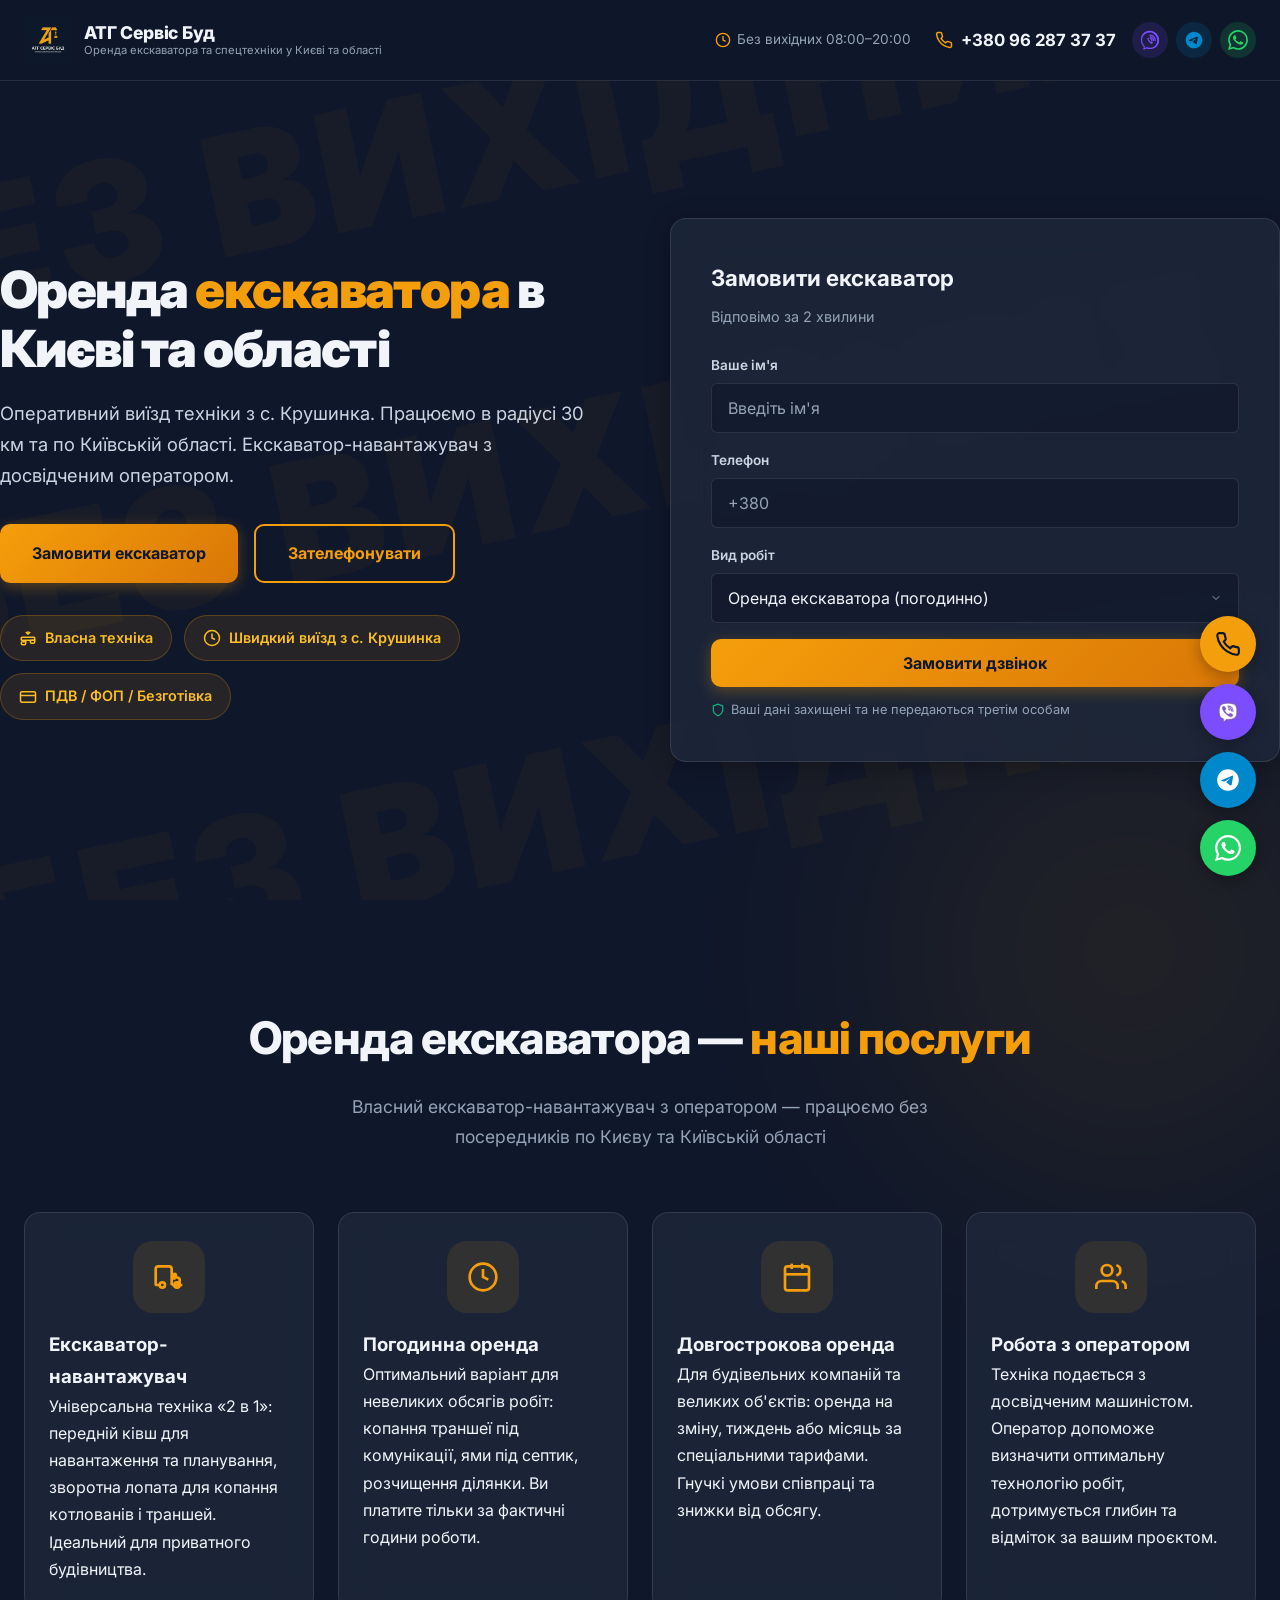
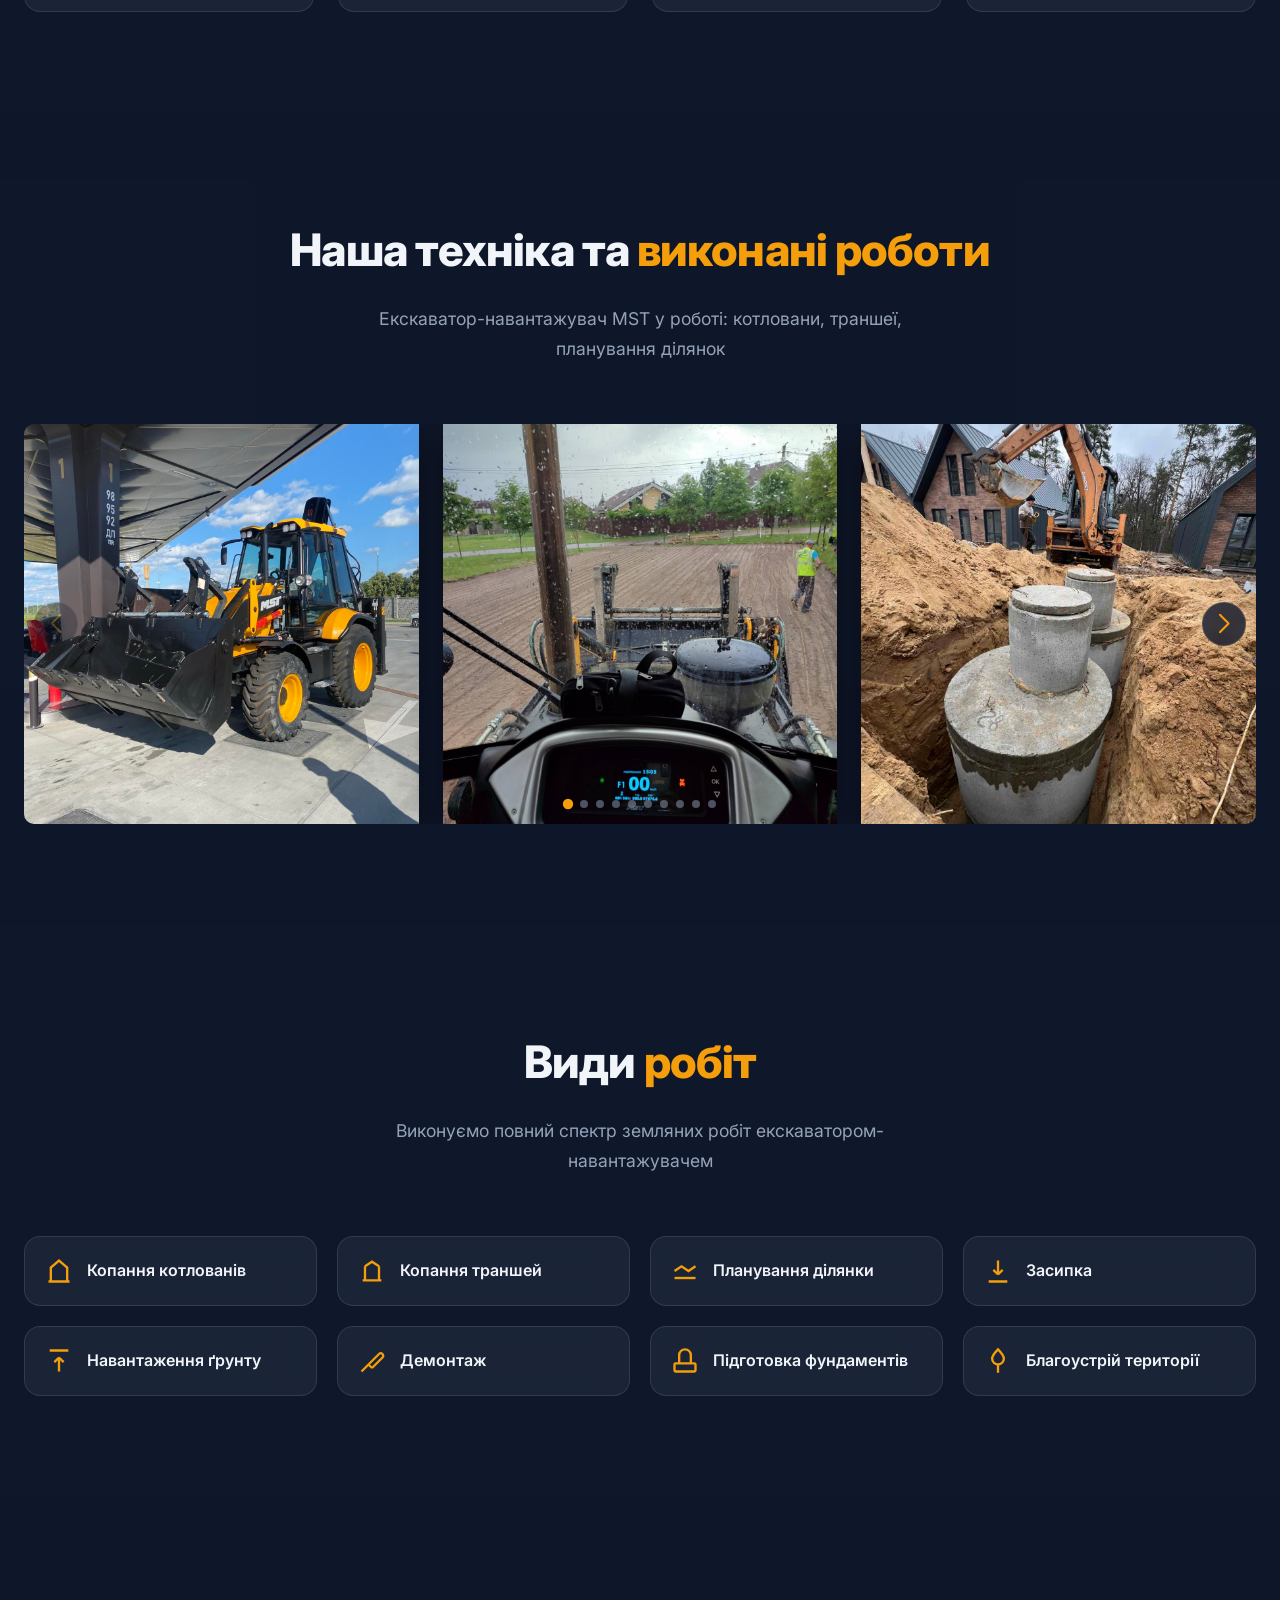
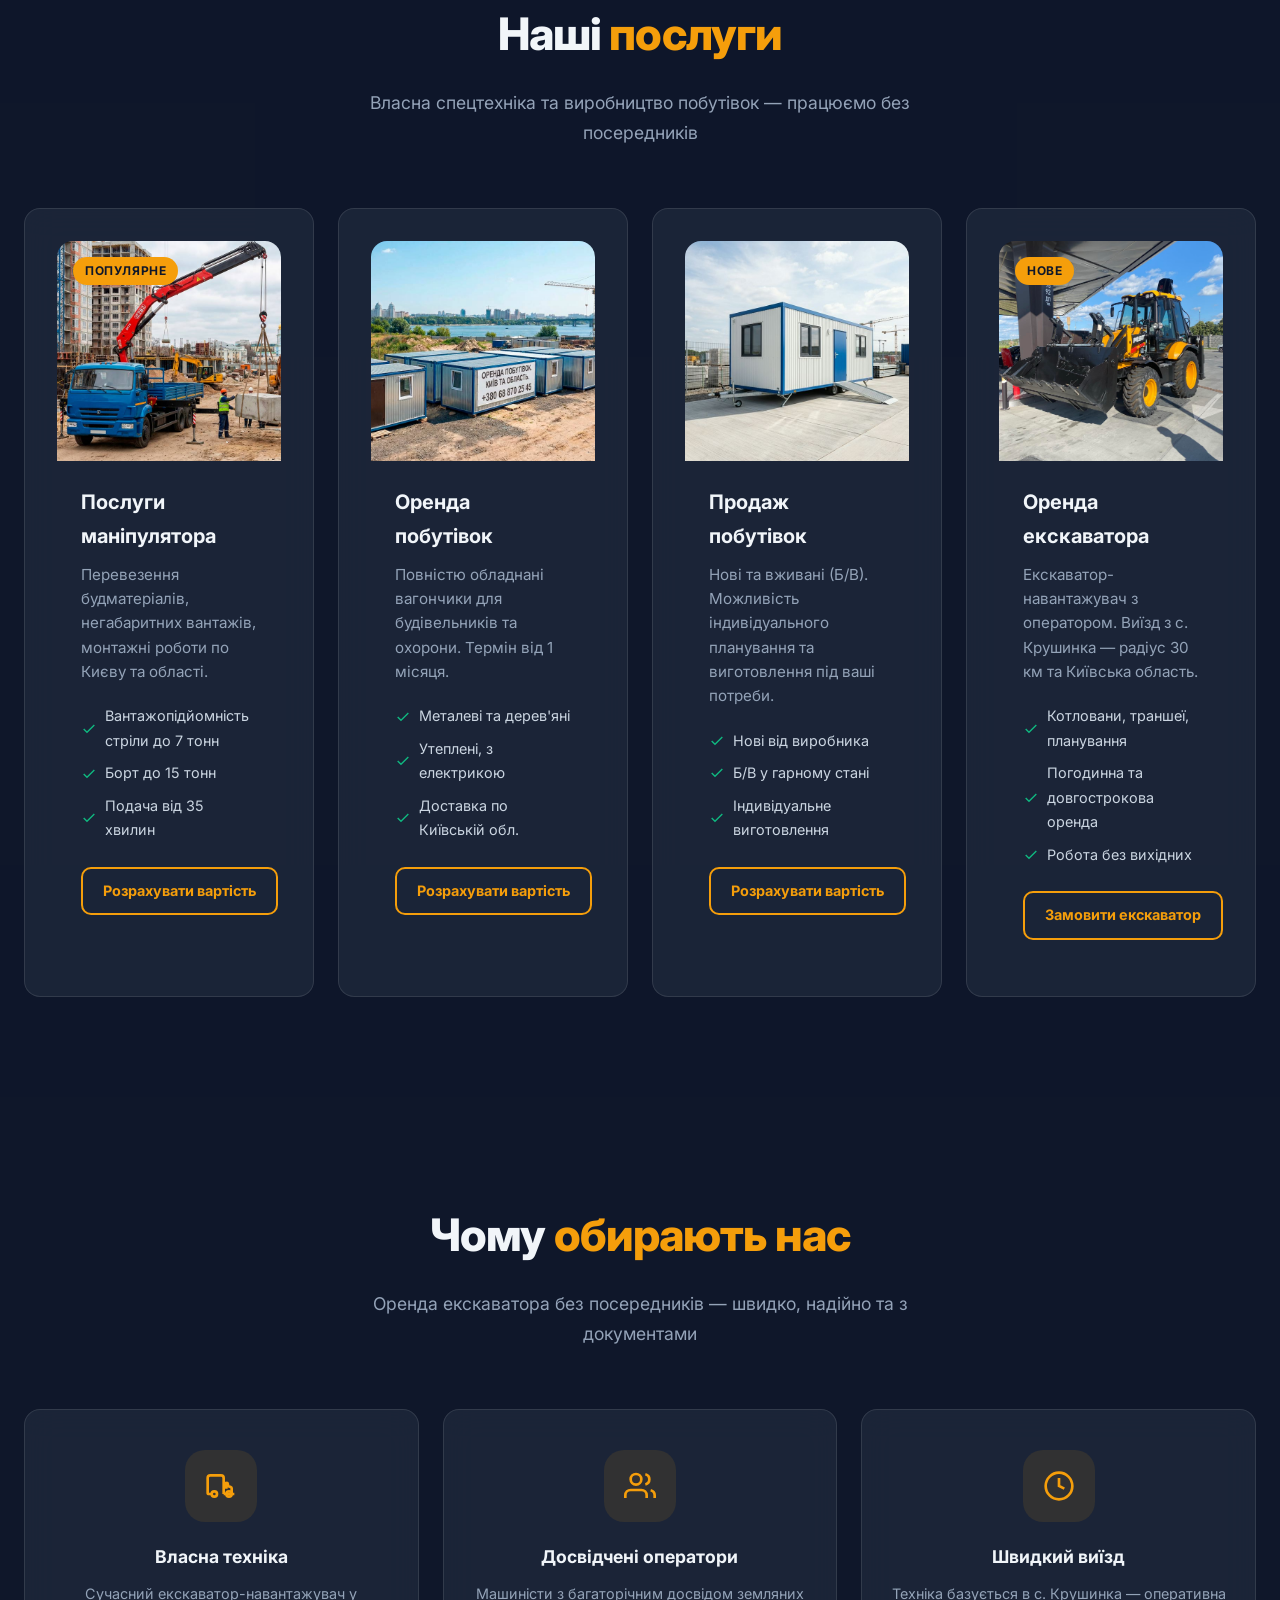
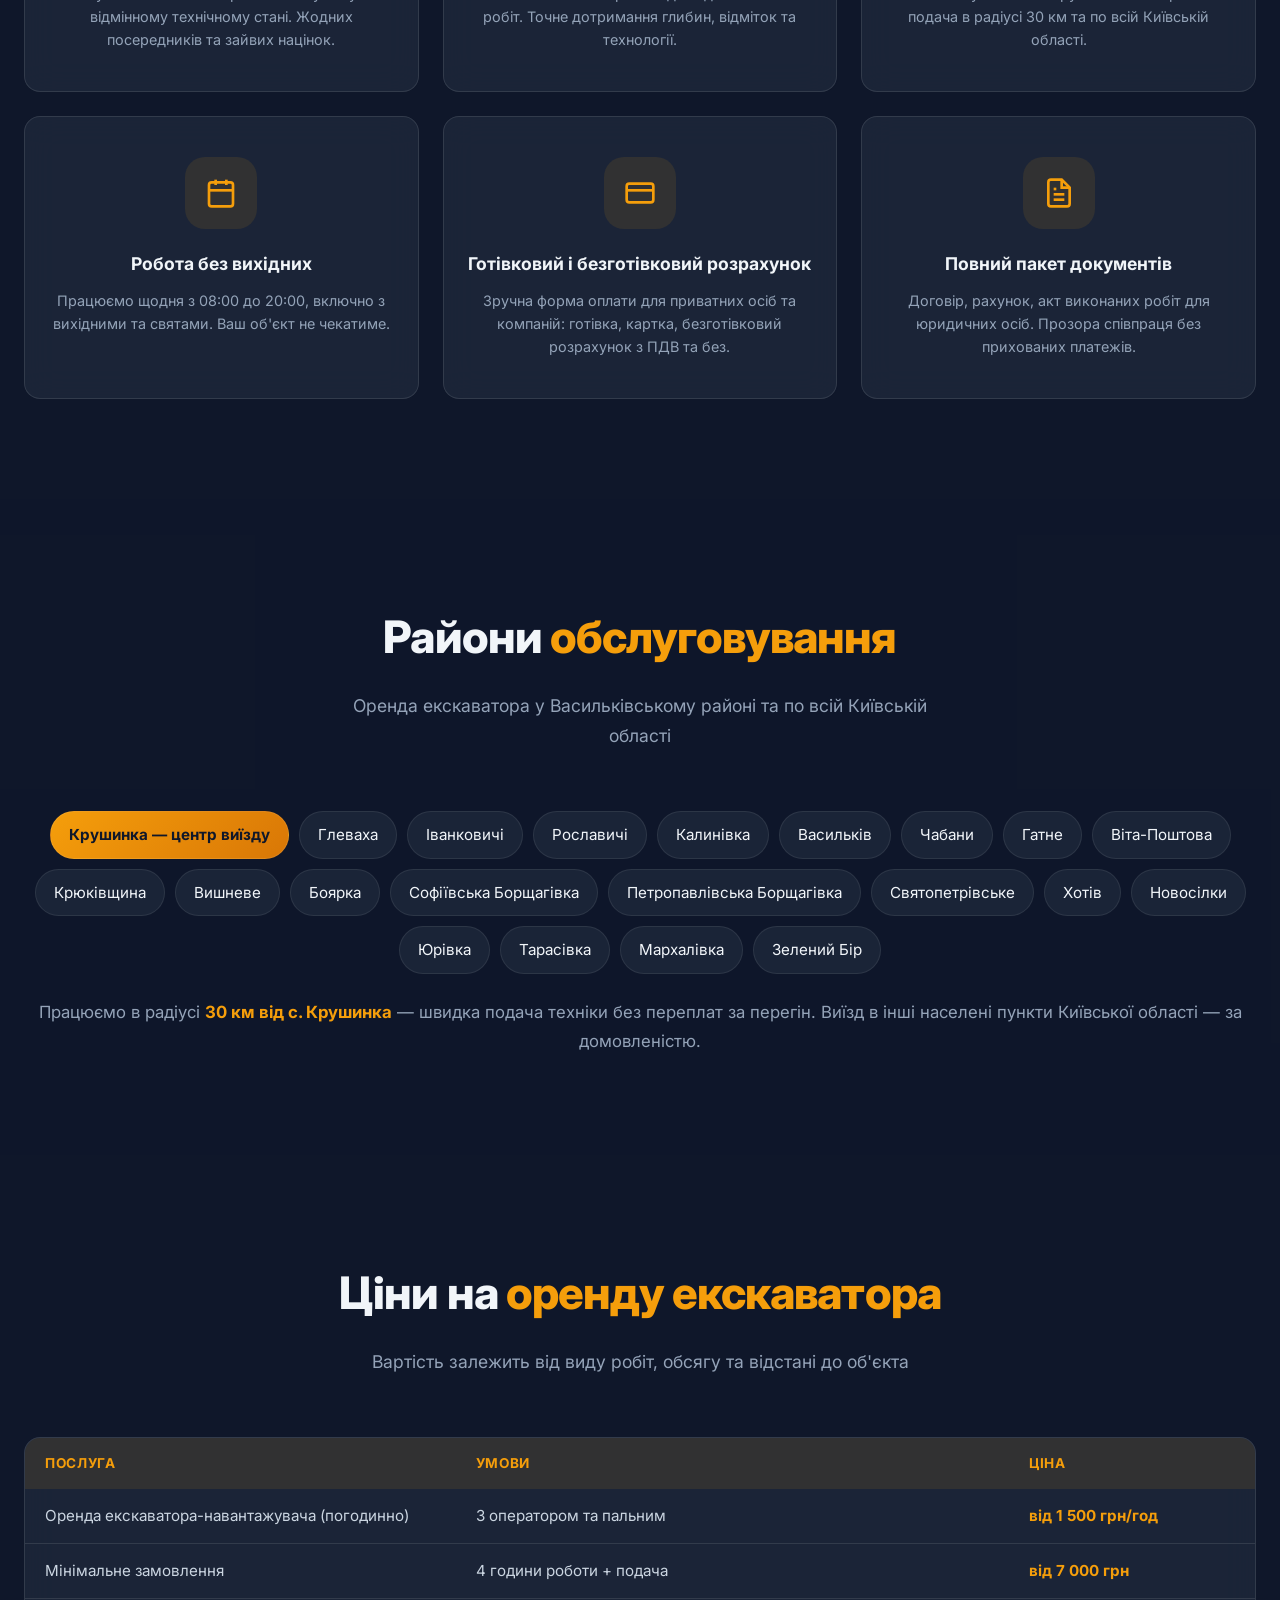
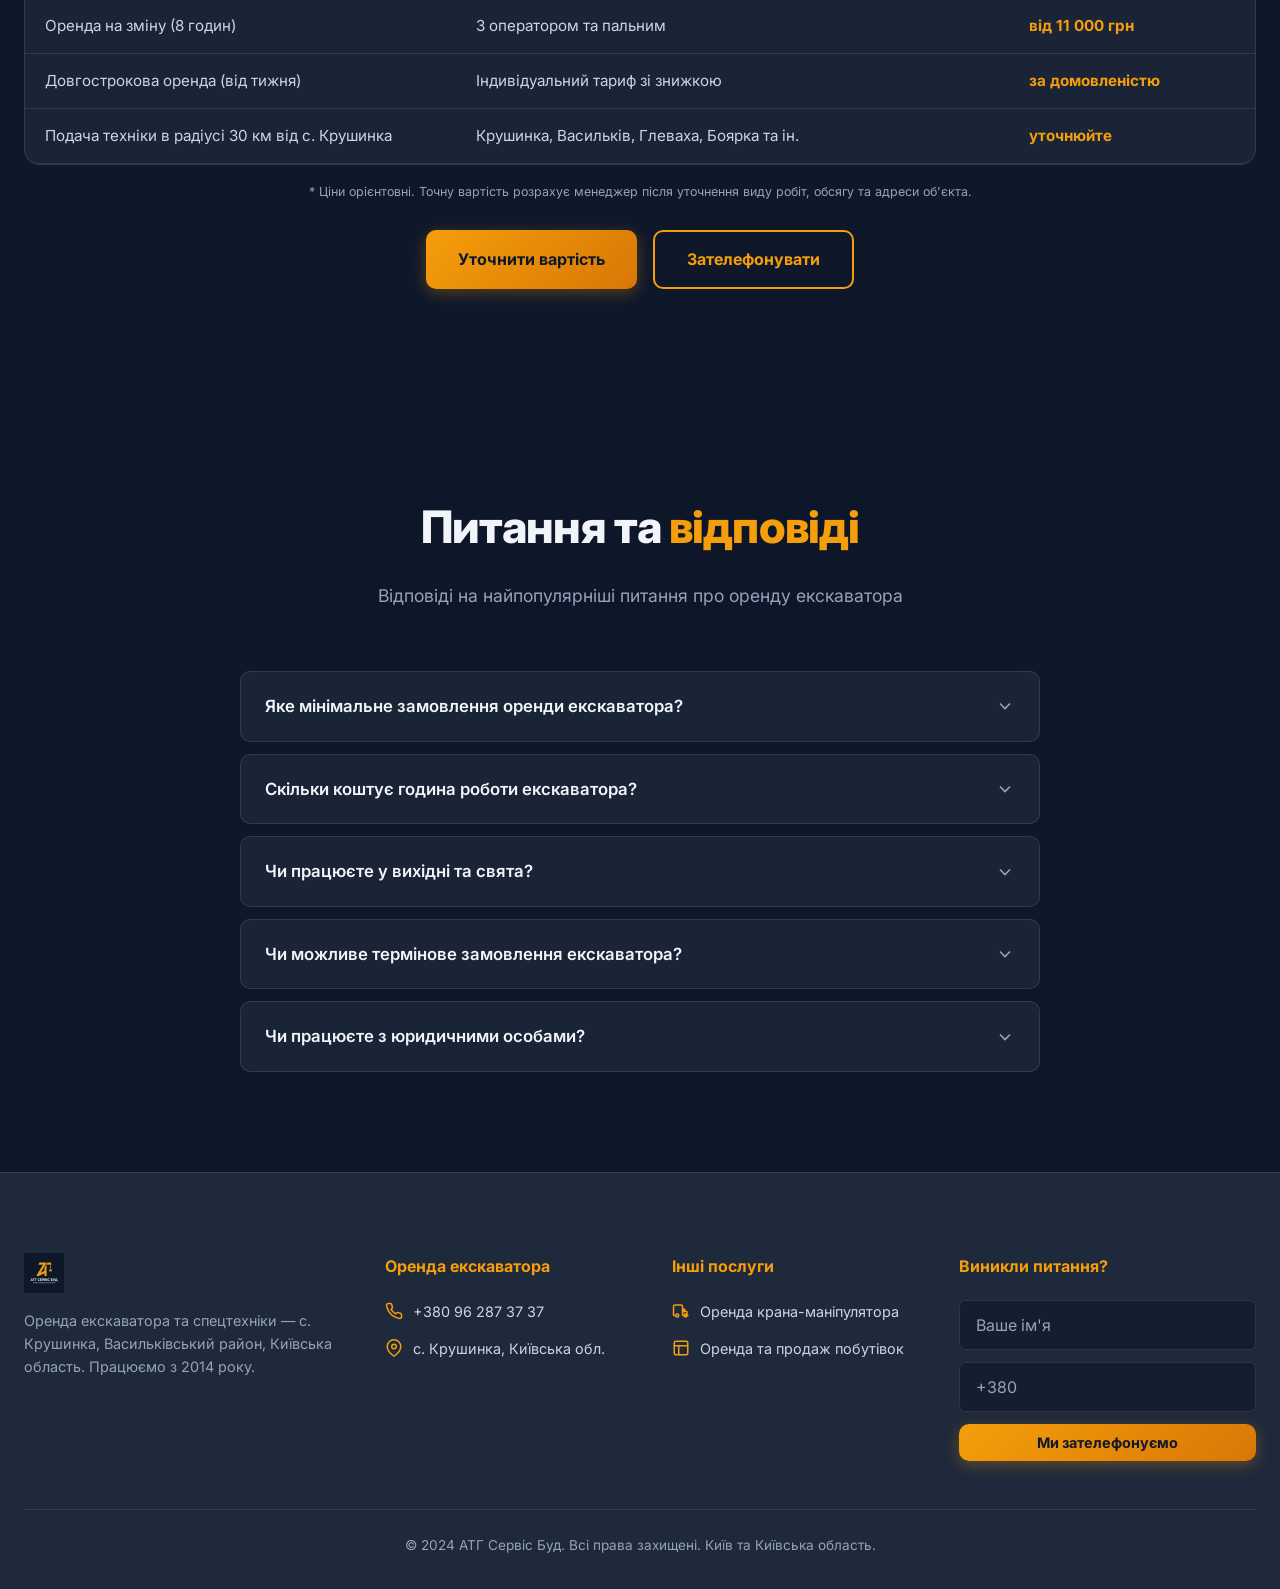
==== orenda-ekskavatora.html @ 349816fe "Додано посадкову сторінку «Оренда екскаватора» + блок послуг на 4 картки - Нова сторінка orenda-eksk" ====
<!DOCTYPE html>
<html lang="uk">

<head>
    <meta charset="UTF-8">
    <script>(function (w, d, s, l, i) {
            w[l] = w[l] || []; w[l].push({
                'gtm.start':
                    new Date().getTime(), event: 'gtm.js'
            }); var f = d.getElementsByTagName(s)[0],
                j = d.createElement(s), dl = l != 'dataLayer' ? '&l=' + l : ''; j.async = true; j.src =
                    'https://www.googletagmanager.com/gtm.js?id=' + i + dl; f.parentNode.insertBefore(j, f);
        })(window, document, 'script', 'dataLayer', 'GTM-NQ57L84B');</script>
    <meta name="viewport" content="width=device-width, initial-scale=1.0">
    <title>Оренда екскаватора в Києві та області — виїзд з с. Крушинка | АТГ Сервіс Буд</title>
    <meta name="description"
        content="Оренда екскаватора-навантажувача з оператором у Києві та Київській області. Оперативний виїзд з с. Крушинка, радіус 30 км: Васильків, Глеваха, Боярка, Вишневе. Котловани, траншеї, планування. Без вихідних!">
    <link rel="canonical" href="https://www.manipulator-kyiv.kiev.ua/orenda-ekskavatora.html">
    <meta property="og:title" content="Оренда екскаватора в Києві та області | АТГ Сервіс Буд">
    <meta property="og:description"
        content="Екскаватор-навантажувач з оператором. Виїзд з с. Крушинка, працюємо в радіусі 30 км та по Київській області. Без вихідних 08:00–20:00.">
    <meta property="og:type" content="website">
    <meta property="og:url" content="https://www.manipulator-kyiv.kiev.ua/orenda-ekskavatora.html">
    <meta property="og:image" content="https://www.manipulator-kyiv.kiev.ua/images/ekskavator-08.jpg">
    <link rel="stylesheet" href="style.css?v=2">
    <link rel="stylesheet" href="https://cdn.jsdelivr.net/npm/swiper@11/swiper-bundle.min.css" />
    <link rel="icon" type="image/png" href="images/logo.png">
    <style>
        .hero-cta {
            display: flex;
            gap: 16px;
            flex-wrap: wrap;
            margin-bottom: 8px;
        }

        .desc-grid {
            display: grid;
            grid-template-columns: repeat(4, 1fr);
            gap: 24px;
        }

        .desc-card {
            padding: 28px 24px;
        }

        .desc-card .advantage-icon {
            margin-bottom: 16px;
        }

        .works-grid {
            display: grid;
            grid-template-columns: repeat(4, 1fr);
            gap: 20px;
        }

        .work-card {
            display: flex;
            align-items: center;
            gap: 14px;
            padding: 20px;
        }

        .work-card svg {
            width: 28px;
            height: 28px;
            flex-shrink: 0;
            color: var(--primary);
        }

        .work-card h3 {
            font-size: 1rem;
            font-weight: 600;
            margin: 0;
        }

        .adv-grid-3 {
            display: grid;
            grid-template-columns: repeat(3, 1fr);
            gap: 24px;
        }

        .districts-wrap {
            display: flex;
            flex-wrap: wrap;
            gap: 10px;
            justify-content: center;
            margin-bottom: 24px;
        }

        .district-chip {
            padding: 10px 18px;
            border-radius: 30px;
            background: var(--bg-card-glass);
            border: 1px solid rgba(255, 255, 255, 0.08);
            font-size: 0.95rem;
            color: var(--text-primary);
        }

        .district-chip.center {
            background: linear-gradient(135deg, var(--primary), var(--primary-dark));
            color: #0F172A;
            font-weight: 700;
        }

        .districts-note {
            text-align: center;
            color: var(--text-muted);
            font-size: 1.05rem;
        }

        .districts-note strong {
            color: var(--primary);
        }

        .price-cta {
            display: flex;
            gap: 16px;
            flex-wrap: wrap;
            justify-content: center;
            margin-top: 28px;
        }

        @media (max-width: 1024px) {

            .desc-grid,
            .works-grid {
                grid-template-columns: repeat(2, 1fr);
            }

            .adv-grid-3 {
                grid-template-columns: repeat(2, 1fr);
            }
        }

        @media (max-width: 640px) {

            .desc-grid,
            .works-grid,
            .adv-grid-3 {
                grid-template-columns: 1fr;
            }
        }
    </style>
</head>

<body data-lead-goal="Оренда екскаватора"><noscript><iframe src="https://www.googletagmanager.com/ns.html?id=GTM-NQ57L84B" height="0" width="0"
            style="display:none;visibility:hidden"></iframe></noscript>

    <!-- HEADER -->
    <header class="header" id="header">
        <div class="container header-inner">
            <a href="index.html" class="header-logo">
                <img src="images/logo.png" alt="АТГ Сервіс Буд">
                <div class="header-logo-text">
                    <span class="header-logo-name">АТГ Сервіс Буд</span>
                    <span class="header-logo-desc">Оренда екскаватора та спецтехніки у Києві та області</span>
                </div>
            </a>
            <div class="header-info">
                <div class="header-schedule">
                    <svg viewBox="0 0 24 24" fill="none" stroke="currentColor" stroke-width="2">
                        <circle cx="12" cy="12" r="10" />
                        <polyline points="12 6 12 12 16 14" />
                    </svg>
                    <span>Без вихідних 08:00–20:00</span>
                </div>
                <div class="header-contacts">
                    <a href="tel:+380962873737" class="header-phone">
                        <svg viewBox="0 0 24 24" fill="none" stroke="currentColor" stroke-width="2">
                            <path
                                d="M22 16.92v3a2 2 0 01-2.18 2 19.79 19.79 0 01-8.63-3.07 19.5 19.5 0 01-6-6A19.79 19.79 0 012.12 4.18 2 2 0 014.11 2h3a2 2 0 012 1.72c.127.96.361 1.903.7 2.81a2 2 0 01-.45 2.11L8.09 9.91a16 16 0 006 6l1.27-1.27a2 2 0 012.11-.45c.907.339 1.85.573 2.81.7A2 2 0 0122 16.92z" />
                        </svg>
                        +380 96 287 37 37
                    </a>
                    <div class="header-messengers">
                        <a href="viber://chat?number=%2B380962873737" class="messenger-icon viber" title="Viber">
                            <svg viewBox="0 0 24 24" fill="currentColor">
                                <path
                                    d="M12.031 1.003c-4.474-.024-8.478 2.163-10.158 6.273-1.066 2.607-1.02 5.593-.112 8.25.605 1.762 1.56 3.335 2.748 4.664l-.556 3.012c-.072.39.33.687.686.505l2.905-1.487a15.98 15.98 0 004.456.638c4.474.024 8.478-2.163 10.158-6.273 1.066-2.607 1.02-5.593.112-8.25C21.097 4.73 16.955 1.03 12.031 1.003zM12 3.003c3.8.022 7.16 3.127 8.136 6.197.763 2.238.8 4.727-.112 6.96-1.353 3.31-4.69 5.136-8.18 5.115a13.94 13.94 0 01-3.654-.49l-.552-.152-.487.25-1.612.824.32-1.73-.288-.414c-1.1-1.2-1.97-2.63-2.504-4.18-.766-2.238-.8-4.727.112-6.96C4.532 5.112 7.87 2.98 12 3.003zm-.1 2.5a.75.75 0 000 1.5c2.903 0 5.596 2.243 5.596 5.497a.75.75 0 001.5 0c0-4.136-3.393-6.997-7.096-6.997zm.243 1.859a.75.75 0 00-.035 1.5c1.727.04 3.392 1.487 3.392 3.638a.75.75 0 001.5 0c0-2.95-2.335-5.09-4.857-5.138zm.09 1.893a.75.75 0 00-.23 1.47c.69.217 1.497.95 1.497 2.275a.75.75 0 001.5 0c0-2.016-1.303-3.2-2.592-3.696a.75.75 0 00-.175-.05zM10.5 9c-.585 0-.893.25-1.19.54-.306.298-.517.71-.517.71a.5.5 0 00-.027.294c.26 1.21.88 2.423 1.753 3.54.973 1.242 2.07 2.055 3.242 2.59a.5.5 0 00.37.016s.444-.18.768-.47c.34-.303.601-.62.601-1.22 0-.552-.448-1-.998-1-.14 0-.393.072-.674.166-.28.094-.612.094-.856-.078l-.043-.028a8.926 8.926 0 01-1.662-1.47 8.88 8.88 0 01-.808-1.088l-.063-.1c-.167-.283-.14-.592-.032-.83.107-.24.234-.49.234-.622 0-.55-.448-1-.998-1-.04 0-.068-.004-.1 0z" />
                            </svg>
                        </a>
                        <a href="https://t.me/+380962873737" class="messenger-icon telegram" title="Telegram">
                            <svg viewBox="0 0 24 24" fill="currentColor">
                                <path
                                    d="M12 2C6.48 2 2 6.48 2 12s4.48 10 10 10 10-4.48 10-10S17.52 2 12 2zm4.64 6.8c-.15 1.58-.8 5.42-1.13 7.19-.14.75-.42 1-.68 1.03-.58.05-1.02-.38-1.58-.75-.88-.58-1.38-.94-2.23-1.5-.99-.65-.35-1.01.22-1.59.15-.15 2.71-2.48 2.76-2.69a.2.2 0 00-.05-.18c-.06-.05-.14-.03-.21-.02-.09.02-1.49.95-4.22 2.79-.4.27-.76.41-1.08.4-.36-.01-1.04-.2-1.55-.37-.63-.2-1.12-.31-1.08-.66.02-.18.27-.36.74-.55 2.92-1.27 4.86-2.11 5.83-2.51 2.78-1.16 3.35-1.36 3.73-1.36.08 0 .27.02.39.12.1.08.13.19.14.27-.01.06.01.24 0 .38z" />
                            </svg>
                        </a>
                        <a href="https://wa.me/380962873737" class="messenger-icon whatsapp" title="WhatsApp">
                            <svg viewBox="0 0 24 24" fill="currentColor">
                                <path
                                    d="M17.472 14.382c-.297-.149-1.758-.867-2.03-.967-.273-.099-.471-.148-.67.15-.197.297-.767.966-.94 1.164-.173.199-.347.223-.644.075-.297-.15-1.255-.463-2.39-1.475-.883-.788-1.48-1.761-1.653-2.059-.173-.297-.018-.458.13-.606.134-.133.298-.347.446-.52.149-.174.198-.298.298-.497.099-.198.05-.371-.025-.52-.075-.149-.669-1.612-.916-2.207-.242-.579-.487-.5-.669-.51-.173-.008-.371-.01-.57-.01-.198 0-.52.074-.792.372-.272.297-1.04 1.016-1.04 2.479 0 1.462 1.065 2.875 1.213 3.074.149.198 2.096 3.2 5.077 4.487.709.306 1.262.489 1.694.625.712.227 1.36.195 1.871.118.571-.085 1.758-.719 2.006-1.413.248-.694.248-1.289.173-1.413-.074-.124-.272-.198-.57-.347m-5.421 7.403h-.004a9.87 9.87 0 01-5.031-1.378l-.361-.214-3.741.982.998-3.648-.235-.374a9.86 9.86 0 01-1.51-5.26c.001-5.45 4.436-9.884 9.888-9.884 2.64 0 5.122 1.03 6.988 2.898a9.825 9.825 0 012.893 6.994c-.003 5.45-4.437 9.884-9.885 9.884m8.413-18.297A11.815 11.815 0 0012.05 0C5.495 0 .16 5.335.157 11.892c0 2.096.547 4.142 1.588 5.945L.057 24l6.305-1.654a11.882 11.882 0 005.683 1.448h.005c6.554 0 11.89-5.335 11.893-11.893a11.821 11.821 0 00-3.48-8.413z" />
                            </svg>
                        </a>
                    </div>
                </div>
            </div>
            <button class="mobile-menu-btn" id="mobileMenuBtn" aria-label="Меню">
                <span></span><span></span><span></span>
            </button>
        </div>
    </header>

    <!-- HERO -->
    <section class="hero" id="hero">
        <div class="hero-bg">
            <div class="hero-marquee-wrap">
                <div class="hero-marquee-track">
                    <span>БЕЗ ВИХІДНИХ З 08:00–20:00</span>
                    <span>БЕЗ ВИХІДНИХ З 08:00–20:00</span>
                    <span>БЕЗ ВИХІДНИХ З 08:00–20:00</span>
                    <span>БЕЗ ВИХІДНИХ З 08:00–20:00</span>
                    <span>БЕЗ ВИХІДНИХ З 08:00–20:00</span>
                    <span>БЕЗ ВИХІДНИХ З 08:00–20:00</span>
                    <span>БЕЗ ВИХІДНИХ З 08:00–20:00</span>
                    <span>БЕЗ ВИХІДНИХ З 08:00–20:00</span>
                </div>
                <div class="hero-marquee-track hero-marquee-track-2">
                    <span>БЕЗ ВИХІДНИХ З 08:00–20:00</span>
                    <span>БЕЗ ВИХІДНИХ З 08:00–20:00</span>
                    <span>БЕЗ ВИХІДНИХ З 08:00–20:00</span>
                    <span>БЕЗ ВИХІДНИХ З 08:00–20:00</span>
                    <span>БЕЗ ВИХІДНИХ З 08:00–20:00</span>
                    <span>БЕЗ ВИХІДНИХ З 08:00–20:00</span>
                    <span>БЕЗ ВИХІДНИХ З 08:00–20:00</span>
                    <span>БЕЗ ВИХІДНИХ З 08:00–20:00</span>
                </div>
                <div class="hero-marquee-track hero-marquee-track-3">
                    <span>БЕЗ ВИХІДНИХ З 08:00–20:00</span>
                    <span>БЕЗ ВИХІДНИХ З 08:00–20:00</span>
                    <span>БЕЗ ВИХІДНИХ З 08:00–20:00</span>
                    <span>БЕЗ ВИХІДНИХ З 08:00–20:00</span>
                    <span>БЕЗ ВИХІДНИХ З 08:00–20:00</span>
                    <span>БЕЗ ВИХІДНИХ З 08:00–20:00</span>
                    <span>БЕЗ ВИХІДНИХ З 08:00–20:00</span>
                    <span>БЕЗ ВИХІДНИХ З 08:00–20:00</span>
                </div>
            </div>
        </div>
        <div class="container hero-content">
            <div class="hero-text">
                <h1>Оренда <span>екскаватора</span> в Києві та області</h1>
                <p class="hero-subtitle">Оперативний виїзд техніки з с. Крушинка. Працюємо в радіусі 30 км та по
                    Київській області. Екскаватор-навантажувач з досвідченим оператором.</p>
                <div class="hero-cta">
                    <a href="#heroForm" class="btn btn-primary btn-pulse">Замовити екскаватор</a>
                    <a href="tel:+380962873737" class="btn btn-outline">Зателефонувати</a>
                </div>
                <div class="hero-badges">
                    <div class="hero-badge">
                        <svg viewBox="0 0 24 24" fill="none" stroke="currentColor" stroke-width="2">
                            <path
                                d="M9 17H5a2 2 0 00-2 2 2 2 0 002 2h2a2 2 0 002-2zm12-2h-4a2 2 0 00-2 2 2 2 0 002 2h2a2 2 0 002-2zM12 7V3m0 4l-3-3m3 3l3-3" />
                            <rect x="3" y="11" width="18" height="4" rx="1" />
                        </svg>
                        Власна техніка
                    </div>
                    <div class="hero-badge">
                        <svg viewBox="0 0 24 24" fill="none" stroke="currentColor" stroke-width="2">
                            <circle cx="12" cy="12" r="10" />
                            <polyline points="12 6 12 12 16 14" />
                        </svg>
                        Швидкий виїзд з с. Крушинка
                    </div>
                    <div class="hero-badge">
                        <svg viewBox="0 0 24 24" fill="none" stroke="currentColor" stroke-width="2">
                            <rect x="2" y="5" width="20" height="14" rx="2" />
                            <line x1="2" y1="10" x2="22" y2="10" />
                        </svg>
                        ПДВ / ФОП / Безготівка
                    </div>
                </div>
            </div>
            <div class="hero-form-card" id="heroForm">
                <h3 class="hero-form-title">Замовити екскаватор</h3>
                <p class="hero-form-subtitle">Відповімо за 2 хвилини</p>
                <form id="heroFormSubmit">
                    <div class="form-group">
                        <label for="heroName">Ваше ім'я</label>
                        <input type="text" id="heroName" class="form-input" placeholder="Введіть ім'я" required>
                    </div>
                    <div class="form-group">
                        <label for="heroPhone">Телефон</label>
                        <input type="tel" id="heroPhone" class="form-input" placeholder="+380" required>
                    </div>
                    <div class="form-group">
                        <label for="heroService">Вид робіт</label>
                        <select id="heroService" class="form-select">
                            <option value="hourly">Оренда екскаватора (погодинно)</option>
                            <option value="kotlovan">Копання котловану</option>
                            <option value="transheya">Копання траншеї</option>
                            <option value="planuvannya">Планування ділянки</option>
                            <option value="longterm">Довгострокова оренда</option>
                            <option value="other">Інші земельні роботи</option>
                        </select>
                    </div>
                    <button type="submit" class="btn btn-primary btn-pulse" style="width:100%">Замовити дзвінок</button>
                    <div class="form-trust">
                        <svg viewBox="0 0 24 24" fill="none" stroke="currentColor" stroke-width="2">
                            <path d="M12 22s8-4 8-10V5l-8-3-8 3v7c0 6 8 10 8 10z" />
                        </svg>
                        Ваші дані захищені та не передаються третім особам
                    </div>
                </form>
            </div>
        </div>
    </section>

    <!-- SERVICE DESCRIPTION -->
    <section class="section" id="services">
        <div class="bg-accent bg-accent-1"></div>
        <div class="container">
            <h2 class="section-title">Оренда екскаватора — <span>наші послуги</span></h2>
            <p class="section-subtitle">Власний екскаватор-навантажувач з оператором — працюємо без посередників по
                Києву та Київській області</p>
            <div class="desc-grid">
                <div class="glass-card desc-card">
                    <div class="advantage-icon">
                        <svg viewBox="0 0 24 24" fill="none" stroke="currentColor" stroke-width="2">
                            <path
                                d="M14 18V6a2 2 0 00-2-2H4a2 2 0 00-2 2v11a1 1 0 001 1h2m10 0h4a1 1 0 001-1v-3.28a1 1 0 00-.684-.948l-3-1A1 1 0 0016 9.72V14m-2 4h2m4 0h2" />
                            <circle cx="7" cy="18" r="2" />
                            <circle cx="18" cy="18" r="2" />
                        </svg>
                    </div>
                    <h3>Екскаватор-навантажувач</h3>
                    <p>Універсальна техніка «2 в 1»: передній ківш для навантаження та планування, зворотна лопата для
                        копання котлованів і траншей. Ідеальний для приватного будівництва.</p>
                </div>
                <div class="glass-card desc-card">
                    <div class="advantage-icon">
                        <svg viewBox="0 0 24 24" fill="none" stroke="currentColor" stroke-width="2">
                            <circle cx="12" cy="12" r="10" />
                            <polyline points="12 6 12 12 16 14" />
                        </svg>
                    </div>
                    <h3>Погодинна оренда</h3>
                    <p>Оптимальний варіант для невеликих обсягів робіт: копання траншеї під комунікації, ями під септик,
                        розчищення ділянки. Ви платите тільки за фактичні години роботи.</p>
                </div>
                <div class="glass-card desc-card">
                    <div class="advantage-icon">
                        <svg viewBox="0 0 24 24" fill="none" stroke="currentColor" stroke-width="2">
                            <rect x="3" y="4" width="18" height="18" rx="2" />
                            <line x1="16" y1="2" x2="16" y2="6" />
                            <line x1="8" y1="2" x2="8" y2="6" />
                            <line x1="3" y1="10" x2="21" y2="10" />
                        </svg>
                    </div>
                    <h3>Довгострокова оренда</h3>
                    <p>Для будівельних компаній та великих об'єктів: оренда на зміну, тиждень або місяць за спеціальними
                        тарифами. Гнучкі умови співпраці та знижки від обсягу.</p>
                </div>
                <div class="glass-card desc-card">
                    <div class="advantage-icon">
                        <svg viewBox="0 0 24 24" fill="none" stroke="currentColor" stroke-width="2">
                            <path d="M17 21v-2a4 4 0 00-4-4H5a4 4 0 00-4 4v2" />
                            <circle cx="9" cy="7" r="4" />
                            <path d="M23 21v-2a4 4 0 00-3-3.87M16 3.13a4 4 0 010 7.75" />
                        </svg>
                    </div>
                    <h3>Робота з оператором</h3>
                    <p>Техніка подається з досвідченим машиністом. Оператор допоможе визначити оптимальну технологію
                        робіт, дотримується глибин та відміток за вашим проєктом.</p>
                </div>
            </div>
        </div>
    </section>

    <!-- GALLERY -->
    <section class="section" id="gallery" style="background:rgba(15,23,42,0.5)">
        <div class="container">
            <h2 class="section-title">Наша техніка та <span>виконані роботи</span></h2>
            <p class="section-subtitle">Екскаватор-навантажувач MST у роботі: котловани, траншеї, планування ділянок</p>
            <div class="swiper gallery-slider" id="swiper-ekskavator">
                <div class="swiper-wrapper">
                    <div class="swiper-slide"><img src="images/ekskavator-08.jpg"
                            alt="Екскаватор-навантажувач MST — оренда екскаватора в Києві та області" class="gallery-img">
                    </div>
                    <div class="swiper-slide"><img src="images/ekskavator-01.jpg"
                            alt="Планування ділянки екскаватором-навантажувачем у Київській області" class="gallery-img"
                            loading="lazy"></div>
                    <div class="swiper-slide"><img src="images/ekskavator-02.jpg"
                            alt="Встановлення бетонних кілець септика екскаватором — монтаж каналізації під ключ"
                            class="gallery-img" loading="lazy"></div>
                    <div class="swiper-slide"><img src="images/ekskavator-03.jpg"
                            alt="Копання траншеї під комунікації екскаватором у Київській області" class="gallery-img"
                            loading="lazy"></div>
                    <div class="swiper-slide"><img src="images/ekskavator-04.jpg"
                            alt="Планування та вирівнювання ділянки екскаватором-навантажувачем" class="gallery-img"
                            loading="lazy"></div>
                    <div class="swiper-slide"><img src="images/ekskavator-07.jpg"
                            alt="Спланований майданчик екскаватором — підготовка території під забудову"
                            class="gallery-img" loading="lazy"></div>
                    <div class="swiper-slide"><img src="images/ekskavator-09.jpg"
                            alt="Буріння отворів під палі екскаватором з ямобуром" class="gallery-img" loading="lazy">
                    </div>
                    <div class="swiper-slide"><img src="images/ekskavator-10.jpg"
                            alt="Екскаватор-навантажувач MST 642 взимку — працюємо цілий рік" class="gallery-img"
                            loading="lazy"></div>
                    <div class="swiper-slide"><img src="images/ekskavator-11.jpg"
                            alt="Екскаватор-навантажувач JCB 3CX — оренда з оператором у Київській області"
                            class="gallery-img" loading="lazy"></div>
                    <div class="swiper-slide"><img src="images/ekskavator-12.jpg"
                            alt="Екскаватор-навантажувач JCB з фронтальним ковшем — власний автопарк"
                            class="gallery-img" loading="lazy"></div>
                    <div class="swiper-slide"><img src="images/ekskavator-13.jpg"
                            alt="Парк екскаваторів-навантажувачів MST та JCB — власна техніка без посередників"
                            class="gallery-img" loading="lazy"></div>
                    <div class="swiper-slide"><img src="images/ekskavator-14.jpg"
                            alt="Спланована ділянка після роботи екскаватора — результат наших робіт" class="gallery-img"
                            loading="lazy"></div>
                </div>
                <div class="swiper-pagination"></div>
                <div class="swiper-button-prev"></div>
                <div class="swiper-button-next"></div>
            </div>
        </div>
    </section>

    <!-- WORK TYPES -->
    <section class="section" id="works">
        <div class="container">
            <h2 class="section-title">Види <span>робіт</span></h2>
            <p class="section-subtitle">Виконуємо повний спектр земляних робіт екскаватором-навантажувачем</p>
            <div class="works-grid">
                <div class="glass-card work-card">
                    <svg viewBox="0 0 24 24" fill="none" stroke="currentColor" stroke-width="2">
                        <path d="M3 21h18M5 21V9l7-6 7 6v12" />
                    </svg>
                    <h3>Копання котлованів</h3>
                </div>
                <div class="glass-card work-card">
                    <svg viewBox="0 0 24 24" fill="none" stroke="currentColor" stroke-width="2">
                        <path d="M4 20h16M6 20V8m12 12V8M6 8l6-4 6 4" />
                    </svg>
                    <h3>Копання траншей</h3>
                </div>
                <div class="glass-card work-card">
                    <svg viewBox="0 0 24 24" fill="none" stroke="currentColor" stroke-width="2">
                        <line x1="3" y1="18" x2="21" y2="18" />
                        <polyline points="3 12 9 8 15 12 21 8" />
                    </svg>
                    <h3>Планування ділянки</h3>
                </div>
                <div class="glass-card work-card">
                    <svg viewBox="0 0 24 24" fill="none" stroke="currentColor" stroke-width="2">
                        <path d="M12 3v12m0 0l-4-4m4 4l4-4M4 21h16" />
                    </svg>
                    <h3>Засипка</h3>
                </div>
                <div class="glass-card work-card">
                    <svg viewBox="0 0 24 24" fill="none" stroke="currentColor" stroke-width="2">
                        <path d="M12 21V9m0 0l-4 4m4-4l4 4M4 3h16" />
                    </svg>
                    <h3>Навантаження ґрунту</h3>
                </div>
                <div class="glass-card work-card">
                    <svg viewBox="0 0 24 24" fill="none" stroke="currentColor" stroke-width="2">
                        <path d="M3 21l6-6m0 0l9-9a2.12 2.12 0 013 3l-9 9m-3-3l3 3" />
                    </svg>
                    <h3>Демонтаж</h3>
                </div>
                <div class="glass-card work-card">
                    <svg viewBox="0 0 24 24" fill="none" stroke="currentColor" stroke-width="2">
                        <rect x="3" y="14" width="18" height="7" rx="1" />
                        <path d="M7 14V7a5 5 0 0110 0v7" />
                    </svg>
                    <h3>Підготовка фундаментів</h3>
                </div>
                <div class="glass-card work-card">
                    <svg viewBox="0 0 24 24" fill="none" stroke="currentColor" stroke-width="2">
                        <path d="M12 22v-7m0 0a5 5 0 005-5c0-3-2-5-5-8-3 3-5 5-5 8a5 5 0 005 5z" />
                    </svg>
                    <h3>Благоустрій території</h3>
                </div>
            </div>
        </div>
    </section>

    <!-- ALL SERVICES -->
    <section class="section" id="all-services" style="background:rgba(15,23,42,0.5)">
        <div class="container">
            <h2 class="section-title">Наші <span>послуги</span></h2>
            <p class="section-subtitle">Власна спецтехніка та виробництво побутівок — працюємо без посередників</p>
            <div class="services-grid">
                <div class="glass-card service-card">
                    <div class="service-card-img"><img src="images/manipulator-service.jpg" alt="Послуги маніпулятора"
                            loading="lazy"><span class="service-tag">Популярне</span></div>
                    <div class="service-card-body">
                        <h3>Послуги маніпулятора</h3>
                        <p>Перевезення будматеріалів, негабаритних вантажів, монтажні роботи по Києву та області.</p>
                        <ul class="service-features">
                            <li><svg viewBox="0 0 24 24" fill="none" stroke="currentColor" stroke-width="2">
                                    <polyline points="20 6 9 17 4 12" />
                                </svg>Вантажопідйомність стріли до 7 тонн</li>
                            <li><svg viewBox="0 0 24 24" fill="none" stroke="currentColor" stroke-width="2">
                                    <polyline points="20 6 9 17 4 12" />
                                </svg>Борт до 15 тонн</li>
                            <li><svg viewBox="0 0 24 24" fill="none" stroke="currentColor" stroke-width="2">
                                    <polyline points="20 6 9 17 4 12" />
                                </svg>Подача від 35 хвилин</li>
                        </ul>
                        <a href="index.html#calculator" class="btn btn-outline btn-sm">Розрахувати вартість</a>
                    </div>
                </div>
                <div class="glass-card service-card">
                    <div class="service-card-img"><img src="images/bytovka-service.jpg" alt="Оренда побутівок"
                            loading="lazy"></div>
                    <div class="service-card-body">
                        <h3>Оренда побутівок</h3>
                        <p>Повністю обладнані вагончики для будівельників та охорони. Термін від 1 місяця.</p>
                        <ul class="service-features">
                            <li><svg viewBox="0 0 24 24" fill="none" stroke="currentColor" stroke-width="2">
                                    <polyline points="20 6 9 17 4 12" />
                                </svg>Металеві та дерев'яні</li>
                            <li><svg viewBox="0 0 24 24" fill="none" stroke="currentColor" stroke-width="2">
                                    <polyline points="20 6 9 17 4 12" />
                                </svg>Утеплені, з електрикою</li>
                            <li><svg viewBox="0 0 24 24" fill="none" stroke="currentColor" stroke-width="2">
                                    <polyline points="20 6 9 17 4 12" />
                                </svg>Доставка по Київській обл.</li>
                        </ul>
                        <a href="index.html#calc-bytovka" class="btn btn-outline btn-sm">Розрахувати вартість</a>
                    </div>
                </div>
                <div class="glass-card service-card">
                    <div class="service-card-img"><img src="images/gallery-work.jpg" alt="Продаж побутівок"
                            loading="lazy"></div>
                    <div class="service-card-body">
                        <h3>Продаж побутівок</h3>
                        <p>Нові та вживані (Б/В). Можливість індивідуального планування та виготовлення під ваші
                            потреби.</p>
                        <ul class="service-features">
                            <li><svg viewBox="0 0 24 24" fill="none" stroke="currentColor" stroke-width="2">
                                    <polyline points="20 6 9 17 4 12" />
                                </svg>Нові від виробника</li>
                            <li><svg viewBox="0 0 24 24" fill="none" stroke="currentColor" stroke-width="2">
                                    <polyline points="20 6 9 17 4 12" />
                                </svg>Б/В у гарному стані</li>
                            <li><svg viewBox="0 0 24 24" fill="none" stroke="currentColor" stroke-width="2">
                                    <polyline points="20 6 9 17 4 12" />
                                </svg>Індивідуальне виготовлення</li>
                        </ul>
                        <a href="index.html#calc-bytovka" class="btn btn-outline btn-sm">Розрахувати вартість</a>
                    </div>
                </div>
                <div class="glass-card service-card">
                    <div class="service-card-img"><img src="images/ekskavator-08.jpg"
                            alt="Оренда екскаватора в Києві та області" loading="lazy"><span
                            class="service-tag">Нове</span></div>
                    <div class="service-card-body">
                        <h3>Оренда екскаватора</h3>
                        <p>Екскаватор-навантажувач з оператором. Виїзд з с. Крушинка — радіус 30 км та Київська область.
                        </p>
                        <ul class="service-features">
                            <li><svg viewBox="0 0 24 24" fill="none" stroke="currentColor" stroke-width="2">
                                    <polyline points="20 6 9 17 4 12" />
                                </svg>Котловани, траншеї, планування</li>
                            <li><svg viewBox="0 0 24 24" fill="none" stroke="currentColor" stroke-width="2">
                                    <polyline points="20 6 9 17 4 12" />
                                </svg>Погодинна та довгострокова оренда</li>
                            <li><svg viewBox="0 0 24 24" fill="none" stroke="currentColor" stroke-width="2">
                                    <polyline points="20 6 9 17 4 12" />
                                </svg>Робота без вихідних</li>
                        </ul>
                        <a href="#heroForm" class="btn btn-outline btn-sm">Замовити екскаватор</a>
                    </div>
                </div>
            </div>
        </div>
    </section>

    <!-- ADVANTAGES -->
    <section class="section" id="advantages">
        <div class="container">
            <h2 class="section-title">Чому <span>обирають нас</span></h2>
            <p class="section-subtitle">Оренда екскаватора без посередників — швидко, надійно та з документами</p>
            <div class="adv-grid-3">
                <div class="glass-card advantage-card">
                    <div class="advantage-icon">
                        <svg viewBox="0 0 24 24" fill="none" stroke="currentColor" stroke-width="2">
                            <path
                                d="M14 18V6a2 2 0 00-2-2H4a2 2 0 00-2 2v11a1 1 0 001 1h2m10 0h4a1 1 0 001-1v-3.28a1 1 0 00-.684-.948l-3-1A1 1 0 0016 9.72V14m-2 4h2m4 0h2" />
                            <circle cx="7" cy="18" r="2" />
                            <circle cx="18" cy="18" r="2" />
                        </svg>
                    </div>
                    <h3>Власна техніка</h3>
                    <p>Сучасний екскаватор-навантажувач у відмінному технічному стані. Жодних посередників та зайвих
                        націнок.</p>
                </div>
                <div class="glass-card advantage-card">
                    <div class="advantage-icon">
                        <svg viewBox="0 0 24 24" fill="none" stroke="currentColor" stroke-width="2">
                            <path d="M17 21v-2a4 4 0 00-4-4H5a4 4 0 00-4 4v2" />
                            <circle cx="9" cy="7" r="4" />
                            <path d="M23 21v-2a4 4 0 00-3-3.87M16 3.13a4 4 0 010 7.75" />
                        </svg>
                    </div>
                    <h3>Досвідчені оператори</h3>
                    <p>Машиністи з багаторічним досвідом земляних робіт. Точне дотримання глибин, відміток та технології.
                    </p>
                </div>
                <div class="glass-card advantage-card">
                    <div class="advantage-icon">
                        <svg viewBox="0 0 24 24" fill="none" stroke="currentColor" stroke-width="2">
                            <circle cx="12" cy="12" r="10" />
                            <polyline points="12 6 12 12 16 14" />
                        </svg>
                    </div>
                    <h3>Швидкий виїзд</h3>
                    <p>Техніка базується в с. Крушинка — оперативна подача в радіусі 30 км та по всій Київській області.
                    </p>
                </div>
                <div class="glass-card advantage-card">
                    <div class="advantage-icon">
                        <svg viewBox="0 0 24 24" fill="none" stroke="currentColor" stroke-width="2">
                            <rect x="3" y="4" width="18" height="18" rx="2" />
                            <line x1="16" y1="2" x2="16" y2="6" />
                            <line x1="8" y1="2" x2="8" y2="6" />
                            <line x1="3" y1="10" x2="21" y2="10" />
                        </svg>
                    </div>
                    <h3>Робота без вихідних</h3>
                    <p>Працюємо щодня з 08:00 до 20:00, включно з вихідними та святами. Ваш об'єкт не чекатиме.</p>
                </div>
                <div class="glass-card advantage-card">
                    <div class="advantage-icon">
                        <svg viewBox="0 0 24 24" fill="none" stroke="currentColor" stroke-width="2">
                            <rect x="2" y="5" width="20" height="14" rx="2" />
                            <line x1="2" y1="10" x2="22" y2="10" />
                        </svg>
                    </div>
                    <h3>Готівковий і безготівковий розрахунок</h3>
                    <p>Зручна форма оплати для приватних осіб та компаній: готівка, картка, безготівковий розрахунок з
                        ПДВ та без.</p>
                </div>
                <div class="glass-card advantage-card">
                    <div class="advantage-icon">
                        <svg viewBox="0 0 24 24" fill="none" stroke="currentColor" stroke-width="2">
                            <path d="M14 2H6a2 2 0 00-2 2v16a2 2 0 002 2h12a2 2 0 002-2V8z" />
                            <polyline points="14 2 14 8 20 8" />
                            <line x1="16" y1="13" x2="8" y2="13" />
                            <line x1="16" y1="17" x2="8" y2="17" />
                            <polyline points="10 9 9 9 8 9" />
                        </svg>
                    </div>
                    <h3>Повний пакет документів</h3>
                    <p>Договір, рахунок, акт виконаних робіт для юридичних осіб. Прозора співпраця без прихованих
                        платежів.</p>
                </div>
            </div>
        </div>
    </section>

    <!-- SERVICE AREA -->
    <section class="section" id="districts" style="background:rgba(15,23,42,0.5)">
        <div class="container">
            <h2 class="section-title">Райони <span>обслуговування</span></h2>
            <p class="section-subtitle">Оренда екскаватора у Васильківському районі та по всій Київській області</p>
            <div class="districts-wrap">
                <span class="district-chip center">Крушинка — центр виїзду</span>
                <span class="district-chip">Глеваха</span>
                <span class="district-chip">Іванковичі</span>
                <span class="district-chip">Рославичі</span>
                <span class="district-chip">Калинівка</span>
                <span class="district-chip">Васильків</span>
                <span class="district-chip">Чабани</span>
                <span class="district-chip">Гатне</span>
                <span class="district-chip">Віта-Поштова</span>
                <span class="district-chip">Крюківщина</span>
                <span class="district-chip">Вишневе</span>
                <span class="district-chip">Боярка</span>
                <span class="district-chip">Софіївська Борщагівка</span>
                <span class="district-chip">Петропавлівська Борщагівка</span>
                <span class="district-chip">Святопетрівське</span>
                <span class="district-chip">Хотів</span>
                <span class="district-chip">Новосілки</span>
                <span class="district-chip">Юрівка</span>
                <span class="district-chip">Тарасівка</span>
                <span class="district-chip">Мархалівка</span>
                <span class="district-chip">Зелений Бір</span>
            </div>
            <p class="districts-note">Працюємо в радіусі <strong>30 км від с. Крушинка</strong> — швидка подача техніки
                без переплат за перегін. Виїзд в інші населені пункти Київської області — за домовленістю.</p>
        </div>
    </section>

    <!-- PRICES -->
    <section class="section" id="prices">
        <div class="container">
            <h2 class="section-title">Ціни на <span>оренду екскаватора</span></h2>
            <p class="section-subtitle">Вартість залежить від виду робіт, обсягу та відстані до об'єкта</p>
            <div class="glass-card catalog-table-wrapper" style="padding:0;">
                <table class="catalog-table">
                    <thead>
                        <tr>
                            <th>Послуга</th>
                            <th>Умови</th>
                            <th>Ціна</th>
                        </tr>
                    </thead>
                    <tbody>
                        <tr>
                            <td>Оренда екскаватора-навантажувача (погодинно)</td>
                            <td>З оператором та пальним</td>
                            <td class="price">від 1 500 грн/год</td>
                        </tr>
                        <tr>
                            <td>Мінімальне замовлення</td>
                            <td>4 години роботи + подача</td>
                            <td class="price">від 7 000 грн</td>
                        </tr>
                        <tr>
                            <td>Оренда на зміну (8 годин)</td>
                            <td>З оператором та пальним</td>
                            <td class="price">від 11 000 грн</td>
                        </tr>
                        <tr>
                            <td>Довгострокова оренда (від тижня)</td>
                            <td>Індивідуальний тариф зі знижкою</td>
                            <td class="price">за домовленістю</td>
                        </tr>
                        <tr>
                            <td>Подача техніки в радіусі 30 км від с. Крушинка</td>
                            <td>Крушинка, Васильків, Глеваха, Боярка та ін.</td>
                            <td class="price">уточнюйте</td>
                        </tr>
                    </tbody>
                </table>
            </div>
            <p class="calc-note" style="text-align:center; margin-top:16px;">* Ціни орієнтовні. Точну вартість
                розрахує менеджер після уточнення виду робіт, обсягу та адреси об'єкта.</p>
            <div class="price-cta">
                <a href="#heroForm" class="btn btn-primary btn-pulse">Уточнити вартість</a>
                <a href="tel:+380962873737" class="btn btn-outline">Зателефонувати</a>
            </div>
        </div>
    </section>

    <!-- FAQ -->
    <section class="section" id="faq" style="background:rgba(15,23,42,0.5)">
        <div class="container">
            <h2 class="section-title">Питання та <span>відповіді</span></h2>
            <p class="section-subtitle">Відповіді на найпопулярніші питання про оренду екскаватора</p>
            <div class="faq-list">
                <div class="faq-item">
                    <div class="faq-question"><span>Яке мінімальне замовлення оренди екскаватора?</span><svg
                            class="faq-chevron" viewBox="0 0 24 24" fill="none" stroke="currentColor" stroke-width="2">
                            <polyline points="6 9 12 15 18 9" />
                        </svg></div>
                    <div class="faq-answer">
                        <div class="faq-answer-inner">Мінімальне замовлення — 4 години роботи техніки плюс подача до
                            об'єкта. Це оптимальний формат для невеликих робіт: траншея під комунікації, яма під септик,
                            локальне планування ділянки.</div>
                    </div>
                </div>
                <div class="faq-item">
                    <div class="faq-question"><span>Скільки коштує година роботи екскаватора?</span><svg
                            class="faq-chevron" viewBox="0 0 24 24" fill="none" stroke="currentColor" stroke-width="2">
                            <polyline points="6 9 12 15 18 9" />
                        </svg></div>
                    <div class="faq-answer">
                        <div class="faq-answer-inner">Вартість години роботи екскаватора-навантажувача — від 1 500 грн з
                            оператором та пальним. Точна ціна залежить від виду робіт, ґрунту та відстані до об'єкта —
                            зателефонуйте, і менеджер зробить розрахунок за 2 хвилини.</div>
                    </div>
                </div>
                <div class="faq-item">
                    <div class="faq-question"><span>Чи працюєте у вихідні та свята?</span><svg class="faq-chevron"
                            viewBox="0 0 24 24" fill="none" stroke="currentColor" stroke-width="2">
                            <polyline points="6 9 12 15 18 9" />
                        </svg></div>
                    <div class="faq-answer">
                        <div class="faq-answer-inner">Так, працюємо без вихідних з 08:00 до 20:00, включно зі святами.
                            Замовлення на вихідні краще оформлювати заздалегідь — попит у ці дні вищий.</div>
                    </div>
                </div>
                <div class="faq-item">
                    <div class="faq-question"><span>Чи можливе термінове замовлення екскаватора?</span><svg
                            class="faq-chevron" viewBox="0 0 24 24" fill="none" stroke="currentColor" stroke-width="2">
                            <polyline points="6 9 12 15 18 9" />
                        </svg></div>
                    <div class="faq-answer">
                        <div class="faq-answer-inner">Так. Техніка базується в с. Крушинка, тому в радіусі 30 км
                            (Васильків, Глеваха, Боярка, Вишневе, Гатне та інші) за наявності вільної техніки виїзд
                            можливий у день звернення.</div>
                    </div>
                </div>
                <div class="faq-item">
                    <div class="faq-question"><span>Чи працюєте з юридичними особами?</span><svg class="faq-chevron"
                            viewBox="0 0 24 24" fill="none" stroke="currentColor" stroke-width="2">
                            <polyline points="6 9 12 15 18 9" />
                        </svg></div>
                    <div class="faq-answer">
                        <div class="faq-answer-inner">Так, працюємо з юридичними особами та ФОП: безготівковий розрахунок
                            (з ПДВ та без), договір, рахунок, акт виконаних робіт. Для довгострокової оренди —
                            індивідуальні умови.</div>
                    </div>
                </div>
            </div>
        </div>
    </section>

    <!-- FOOTER -->
    <footer class="footer" id="contacts">
        <div class="container">
            <div class="footer-grid">
                <div class="footer-logo">
                    <img src="images/logo.png" alt="АТГ Сервіс Буд">
                    <p>Оренда екскаватора та спецтехніки — с. Крушинка, Васильківський район, Київська область.
                        Працюємо з 2014 року.</p>
                </div>
                <div>
                    <h4>Оренда екскаватора</h4>
                    <ul class="footer-contacts-list">
                        <li><svg viewBox="0 0 24 24" fill="none" stroke="currentColor" stroke-width="2">
                                <path
                                    d="M22 16.92v3a2 2 0 01-2.18 2 19.79 19.79 0 01-8.63-3.07 19.5 19.5 0 01-6-6A19.79 19.79 0 012.12 4.18 2 2 0 014.11 2h3a2 2 0 012 1.72c.127.96.361 1.903.7 2.81a2 2 0 01-.45 2.11L8.09 9.91a16 16 0 006 6l1.27-1.27a2 2 0 012.11-.45c.907.339 1.85.573 2.81.7A2 2 0 0122 16.92z" />
                            </svg><a href="tel:+380962873737">+380 96 287 37 37</a></li>
                        <li><svg viewBox="0 0 24 24" fill="none" stroke="currentColor" stroke-width="2">
                                <path d="M21 10c0 7-9 13-9 13s-9-6-9-13a9 9 0 0118 0z" />
                                <circle cx="12" cy="10" r="3" />
                            </svg>с. Крушинка, Київська обл.</li>
                    </ul>
                </div>
                <div>
                    <h4>Інші послуги</h4>
                    <ul class="footer-contacts-list">
                        <li><svg viewBox="0 0 24 24" fill="none" stroke="currentColor" stroke-width="2">
                                <path
                                    d="M14 18V6a2 2 0 00-2-2H4a2 2 0 00-2 2v11a1 1 0 001 1h2m10 0h4a1 1 0 001-1v-3.28a1 1 0 00-.684-.948l-3-1A1 1 0 0016 9.72V14m-2 4h2m4 0h2" />
                                <circle cx="7" cy="18" r="2" />
                                <circle cx="18" cy="18" r="2" />
                            </svg><a href="index.html">Оренда крана-маніпулятора</a></li>
                        <li><svg viewBox="0 0 24 24" fill="none" stroke="currentColor" stroke-width="2">
                                <rect x="3" y="3" width="18" height="18" rx="2" />
                                <path d="M3 9h18M9 21V9" />
                            </svg><a href="index.html#calc-bytovka">Оренда та продаж побутівок</a></li>
                    </ul>
                </div>
                <div>
                    <h4>Виникли питання?</h4>
                    <form class="footer-form" id="footerForm">
                        <div class="form-group"><input type="text" class="form-input" placeholder="Ваше ім'я" required>
                        </div>
                        <div class="form-group"><input type="tel" class="form-input" placeholder="+380" required></div>
                        <button type="submit" class="btn btn-primary btn-sm" style="width:100%">Ми
                            зателефонуємо</button>
                    </form>
                </div>
            </div>
            <div class="footer-bottom">
                <p>© 2024 АТГ Сервіс Буд. Всі права захищені. Київ та Київська область.</p>
            </div>
        </div>
    </footer>

    <!-- FLOATING BUTTONS -->
    <div class="floating-buttons">
        <a href="tel:+380962873737" class="float-btn phone-btn" title="Зателефонувати"><svg viewBox="0 0 24 24"
                fill="none" stroke="currentColor" stroke-width="2">
                <path
                    d="M22 16.92v3a2 2 0 01-2.18 2 19.79 19.79 0 01-8.63-3.07 19.5 19.5 0 01-6-6A19.79 19.79 0 012.12 4.18 2 2 0 014.11 2h3a2 2 0 012 1.72c.127.96.361 1.903.7 2.81a2 2 0 01-.45 2.11L8.09 9.91a16 16 0 006 6l1.27-1.27a2 2 0 012.11-.45c.907.339 1.85.573 2.81.7A2 2 0 0122 16.92z" />
            </svg></a>
        <a href="viber://chat?number=%2B380962873737" class="float-btn viber-btn" title="Viber"><img src="viber.png"
                alt="Viber" style="width:24px;height:24px;"></a>
        <a href="https://t.me/+380962873737" class="float-btn telegram-btn" title="Telegram"><svg viewBox="0 0 24 24"
                fill="currentColor">
                <path
                    d="M12 2C6.48 2 2 6.48 2 12s4.48 10 10 10 10-4.48 10-10S17.52 2 12 2zm4.64 6.8c-.15 1.58-.8 5.42-1.13 7.19-.14.75-.42 1-.68 1.03-.58.05-1.02-.38-1.58-.75-.88-.58-1.38-.94-2.23-1.5-.99-.65-.35-1.01.22-1.59.15-.15 2.71-2.48 2.76-2.69a.2.2 0 00-.05-.18c-.06-.05-.14-.03-.21-.02-.09.02-1.49.95-4.22 2.79-.4.27-.76.41-1.08.4-.36-.01-1.04-.2-1.55-.37-.63-.2-1.12-.31-1.08-.66.02-.18.27-.36.74-.55 2.92-1.27 4.86-2.11 5.83-2.51 2.78-1.16 3.35-1.36 3.73-1.36.08 0 .27.02.39.12.1.08.13.19.14.27-.01.06.01.24 0 .38z" />
            </svg></a>
        <a href="https://wa.me/380962873737" class="float-btn whatsapp-btn" title="WhatsApp"><svg viewBox="0 0 24 24"
                fill="currentColor">
                <path
                    d="M17.472 14.382c-.297-.149-1.758-.867-2.03-.967-.273-.099-.471-.148-.67.15-.197.297-.767.966-.94 1.164-.173.199-.347.223-.644.075-.297-.15-1.255-.463-2.39-1.475-.883-.788-1.48-1.761-1.653-2.059-.173-.297-.018-.458.13-.606.134-.133.298-.347.446-.52.149-.174.198-.298.298-.497.099-.198.05-.371-.025-.52-.075-.149-.669-1.612-.916-2.207-.242-.579-.487-.5-.669-.51-.173-.008-.371-.01-.57-.01-.198 0-.52.074-.792.372-.272.297-1.04 1.016-1.04 2.479 0 1.462 1.065 2.875 1.213 3.074.149.198 2.096 3.2 5.077 4.487.709.306 1.262.489 1.694.625.712.227 1.36.195 1.871.118.571-.085 1.758-.719 2.006-1.413.248-.694.248-1.289.173-1.413-.074-.124-.272-.198-.57-.347m-5.421 7.403h-.004a9.87 9.87 0 01-5.031-1.378l-.361-.214-3.741.982.998-3.648-.235-.374a9.86 9.86 0 01-1.51-5.26c.001-5.45 4.436-9.884 9.888-9.884 2.64 0 5.122 1.03 6.988 2.898a9.825 9.825 0 012.893 6.994c-.003 5.45-4.437 9.884-9.885 9.884m8.413-18.297A11.815 11.815 0 0012.05 0C5.495 0 .16 5.335.157 11.892c0 2.096.547 4.142 1.588 5.945L.057 24l6.305-1.654a11.882 11.882 0 005.683 1.448h.005c6.554 0 11.89-5.335 11.893-11.893a11.821 11.821 0 00-3.48-8.413z" />
            </svg></a>
    </div>

    <!-- MESSENGER SELECTION MODAL -->
    <div class="messenger-modal-overlay" id="messengerModal">
        <div class="messenger-modal-content glass-card">
            <h3 style="margin-bottom:8px;font-size:1.25rem;">Оберіть месенджер</h3>
            <p style="color:var(--text-muted);font-size:0.9rem;margin-bottom:24px;">Перевірте дані та надішліть куди
                зручніше</p>
            <div class="messenger-options">
                <button class="msg-btn viber-select" data-messenger="viber">
                    <img src="viber.png" alt="Viber" style="width:24px;height:24px;vertical-align:middle;">
                    Viber
                </button>
                <button class="msg-btn telegram-select" data-messenger="telegram">
                    <svg viewBox="0 0 24 24" fill="currentColor">
                        <path
                            d="M12 2C6.48 2 2 6.48 2 12s4.48 10 10 10 10-4.48 10-10S17.52 2 12 2zm4.64 6.8c-.15 1.58-.8 5.42-1.13 7.19-.14.75-.42 1-.68 1.03-.58.05-1.02-.38-1.58-.75-.88-.58-1.38-.94-2.23-1.5-.99-.65-.35-1.01.22-1.59.15-.15 2.71-2.48 2.76-2.69a.2.2 0 00-.05-.18c-.06-.05-.14-.03-.21-.02-.09.02-1.49.95-4.22 2.79-.4.27-.76.41-1.08.4-.36-.01-1.04-.2-1.55-.37-.63-.2-1.12-.31-1.08-.66.02-.18.27-.36.74-.55 2.92-1.27 4.86-2.11 5.83-2.51 2.78-1.16 3.35-1.36 3.73-1.36.08 0 .27.02.39.12.1.08.13.19.14.27-.01.06.01.24 0 .38z" />
                    </svg>
                    Telegram
                </button>
                <button class="msg-btn whatsapp-select" data-messenger="whatsapp">
                    <svg viewBox="0 0 24 24" fill="currentColor">
                        <path
                            d="M17.472 14.382c-.297-.149-1.758-.867-2.03-.967-.273-.099-.471-.148-.67.15-.197.297-.767.966-.94 1.164-.173.199-.347.223-.644.075-.297-.15-1.255-.463-2.39-1.475-.883-.788-1.48-1.761-1.653-2.059-.173-.297-.018-.458.13-.606.134-.133.298-.347.446-.52.149-.174.198-.298.298-.497.099-.198.05-.371-.025-.52-.075-.149-.669-1.612-.916-2.207-.242-.579-.487-.5-.669-.51-.173-.008-.371-.01-.57-.01-.198 0-.52.074-.792.372-.272.297-1.04 1.016-1.04 2.479 0 1.462 1.065 2.875 1.213 3.074.149.198 2.096 3.2 5.077 4.487.709.306 1.262.489 1.694.625.712.227 1.36.195 1.871.118.571-.085 1.758-.719 2.006-1.413.248-.694.248-1.289.173-1.413-.074-.124-.272-.198-.57-.347m-5.421 7.403h-.004a9.87 9.87 0 01-5.031-1.378l-.361-.214-3.741.982.998-3.648-.235-.374a9.86 9.86 0 01-1.51-5.26c.001-5.45 4.436-9.884 9.888-9.884 2.64 0 5.122 1.03 6.988 2.898a9.825 9.825 0 012.893 6.994c-.003 5.45-4.437 9.884-9.885 9.884m8.413-18.297A11.815 11.815 0 0012.05 0C5.495 0 .16 5.335.157 11.892c0 2.096.547 4.142 1.588 5.945L.057 24l6.305-1.654a11.882 11.882 0 005.683 1.448h.005c6.554 0 11.89-5.335 11.893-11.893a11.821 11.821 0 00-3.48-8.413z" />
                    </svg>
                    WhatsApp
                </button>
            </div>
            <button class="btn btn-outline close-modal"
                style="margin-top:20px; width:100%; border:1px solid var(--border-glass); color: white; background: transparent; padding:12px; border-radius:var(--radius-sm); cursor:pointer;"
                id="closeMessengerModal">Скасувати</button>
        </div>
    </div>

    <script type="application/ld+json">
    {
        "@context": "https://schema.org",
        "@type": "Service",
        "name": "Оренда екскаватора в Києві та області",
        "serviceType": "Оренда екскаватора-навантажувача з оператором",
        "provider": {
            "@type": "LocalBusiness",
            "name": "АТГ Сервіс Буд",
            "telephone": "+380962873737",
            "address": {
                "@type": "PostalAddress",
                "addressLocality": "с. Крушинка",
                "addressRegion": "Київська область",
                "addressCountry": "UA"
            },
            "openingHours": "Mo-Su 08:00-20:00"
        },
        "areaServed": ["Крушинка", "Глеваха", "Іванковичі", "Рославичі", "Калинівка", "Васильків", "Чабани", "Гатне", "Віта-Поштова", "Крюківщина", "Вишневе", "Боярка", "Софіївська Борщагівка", "Петропавлівська Борщагівка", "Святопетрівське", "Хотів", "Новосілки", "Юрівка", "Тарасівка", "Мархалівка", "Зелений Бір", "Київ"],
        "url": "https://www.manipulator-kyiv.kiev.ua/orenda-ekskavatora.html"
    }
    </script>
    <script type="application/ld+json">
    {
        "@context": "https://schema.org",
        "@type": "FAQPage",
        "mainEntity": [
            {
                "@type": "Question",
                "name": "Яке мінімальне замовлення оренди екскаватора?",
                "acceptedAnswer": {
                    "@type": "Answer",
                    "text": "Мінімальне замовлення — 4 години роботи техніки плюс подача до об'єкта."
                }
            },
            {
                "@type": "Question",
                "name": "Скільки коштує година роботи екскаватора?",
                "acceptedAnswer": {
                    "@type": "Answer",
                    "text": "Вартість години роботи екскаватора-навантажувача — від 1 500 грн з оператором та пальним. Точна ціна залежить від виду робіт, ґрунту та відстані до об'єкта."
                }
            },
            {
                "@type": "Question",
                "name": "Чи працюєте у вихідні та свята?",
                "acceptedAnswer": {
                    "@type": "Answer",
                    "text": "Так, працюємо без вихідних з 08:00 до 20:00, включно зі святами."
                }
            },
            {
                "@type": "Question",
                "name": "Чи можливе термінове замовлення екскаватора?",
                "acceptedAnswer": {
                    "@type": "Answer",
                    "text": "Так. Техніка базується в с. Крушинка, тому в радіусі 30 км за наявності вільної техніки виїзд можливий у день звернення."
                }
            },
            {
                "@type": "Question",
                "name": "Чи працюєте з юридичними особами?",
                "acceptedAnswer": {
                    "@type": "Answer",
                    "text": "Так, працюємо з юридичними особами та ФОП: безготівковий розрахунок (з ПДВ та без), договір, рахунок, акт виконаних робіт."
                }
            }
        ]
    }
    </script>

    <script src="https://cdn.jsdelivr.net/npm/swiper@11/swiper-bundle.min.js"></script>
    <script src="script.js?v=2"></script>
    <script>
        document.addEventListener('DOMContentLoaded', () => {
            new Swiper('#swiper-ekskavator', {
                slidesPerView: 1,
                spaceBetween: 16,
                navigation: {
                    nextEl: '#swiper-ekskavator .swiper-button-next',
                    prevEl: '#swiper-ekskavator .swiper-button-prev',
                },
                pagination: {
                    el: '#swiper-ekskavator .swiper-pagination',
                    clickable: true,
                },
                breakpoints: {
                    640: { slidesPerView: 2, spaceBetween: 20 },
                    1024: { slidesPerView: 3, spaceBetween: 24 }
                }
            });
        });
    </script>
</body>

</html>
---- style.css ----
/* ===== АТГ Сервіс Буд — Design System ===== */
@import url('https://fonts.googleapis.com/css2?family=Inter:wght@400;500;600;700;800;900&display=swap');

/* --- CSS Variables --- */
:root {
  --primary: #F59E0B;
  --primary-dark: #D97706;
  --primary-light: #FBBF24;
  --secondary: #1E3A5F;
  --bg-dark: #0F172A;
  --bg-card: #1E293B;
  --bg-card-glass: rgba(30, 41, 59, 0.8);
  --bg-hero-overlay: rgba(15, 23, 42, 0.75);
  --text-primary: #F1F5F9;
  --text-muted: #94A3B8;
  --text-dark: #CBD5E1;
  --border-glass: rgba(255, 255, 255, 0.1);
  --border-hover: rgba(245, 158, 11, 0.4);
  --success: #10B981;
  --danger: #EF4444;
  --shadow-glow: 0 0 30px rgba(245, 158, 11, 0.15);
  --shadow-card: 0 4px 24px rgba(0, 0, 0, 0.3);
  --shadow-hover: 0 8px 40px rgba(245, 158, 11, 0.2);
  --radius: 16px;
  --radius-sm: 10px;
  --radius-xs: 6px;
  --transition: all 0.3s cubic-bezier(0.4, 0, 0.2, 1);
  --max-width: 1280px;
  --header-height: 80px;
}

/* --- Reset & Base --- */
*,
*::before,
*::after {
  margin: 0;
  padding: 0;
  box-sizing: border-box;
}

html {
  scroll-behavior: smooth;
  font-size: 16px;
  overflow-x: hidden;
}

body {
  font-family: 'Inter', -apple-system, BlinkMacSystemFont, sans-serif;
  background: var(--bg-dark);
  color: var(--text-primary);
  line-height: 1.7;
  overflow-x: hidden;
  -webkit-font-smoothing: antialiased;
}

img {
  max-width: 100%;
  height: auto;
  display: block;
}

a {
  color: var(--primary);
  text-decoration: none;
  transition: var(--transition);
}

a:hover {
  color: var(--primary-light);
}

/* --- Container --- */
.container {
  max-width: var(--max-width);
  margin: 0 auto;
  padding: 0 24px;
}

/* --- Section --- */
.section {
  padding: 100px 0;
  position: relative;
}

.section-title {
  font-size: clamp(1.8rem, 4vw, 2.8rem);
  font-weight: 800;
  text-align: center;
  margin-bottom: 16px;
  letter-spacing: -0.02em;
}

.section-title span {
  color: var(--primary);
}

.section-subtitle {
  text-align: center;
  color: var(--text-muted);
  font-size: 1.1rem;
  max-width: 600px;
  margin: 0 auto 60px;
}

/* --- Glass Card --- */
.glass-card {
  background: var(--bg-card-glass);
  backdrop-filter: blur(16px);
  -webkit-backdrop-filter: blur(16px);
  border: 1px solid var(--border-glass);
  border-radius: var(--radius);
  padding: 32px;
  transition: var(--transition);
}

.glass-card:hover {
  transform: translateY(-4px);
  border-color: var(--border-hover);
  box-shadow: var(--shadow-hover);
}

/* === HEADER (Sticky) === */
.header {
  position: fixed;
  top: 0;
  left: 0;
  right: 0;
  z-index: 1000;
  background: rgba(15, 23, 42, 0.92);
  backdrop-filter: blur(20px);
  -webkit-backdrop-filter: blur(20px);
  border-bottom: 1px solid var(--border-glass);
  transition: var(--transition);
}

.header.scrolled {
  box-shadow: 0 4px 30px rgba(0, 0, 0, 0.4);
}

.header-inner {
  display: flex;
  align-items: center;
  justify-content: space-between;
  height: var(--header-height);
  gap: 20px;
}

.header-logo {
  display: flex;
  align-items: center;
  gap: 12px;
  flex-shrink: 0;
}

.header-logo img {
  height: 48px;
  width: auto;
}

.header-logo-text {
  display: flex;
  flex-direction: column;
}

.header-logo-name {
  font-size: 1.1rem;
  font-weight: 800;
  color: var(--text-primary);
  letter-spacing: -0.01em;
  line-height: 1.2;
}

.header-logo-desc {
  font-size: 0.7rem;
  color: var(--text-muted);
  line-height: 1.3;
}

.header-info {
  display: flex;
  align-items: center;
  gap: 24px;
}

.header-schedule {
  display: flex;
  align-items: center;
  gap: 6px;
  font-size: 0.85rem;
  color: var(--text-muted);
}

.header-schedule svg {
  width: 16px;
  height: 16px;
  color: var(--primary);
}

.header-contacts {
  display: flex;
  align-items: center;
  gap: 16px;
}

.header-phone {
  display: flex;
  align-items: center;
  gap: 8px;
  font-size: 1.05rem;
  font-weight: 700;
  color: var(--text-primary);
}

.header-phone svg {
  width: 18px;
  height: 18px;
  color: var(--primary);
}

.header-phone:hover {
  color: var(--primary);
}

.header-messengers {
  display: flex;
  gap: 8px;
}

.messenger-icon {
  width: 36px;
  height: 36px;
  border-radius: 50%;
  display: flex;
  align-items: center;
  justify-content: center;
  transition: var(--transition);
  cursor: pointer;
}

.messenger-icon svg {
  width: 20px;
  height: 20px;
}

.messenger-icon.viber {
  background: rgba(124, 77, 255, 0.15);
  color: #7C4DFF;
}

.messenger-icon.viber:hover {
  background: #7C4DFF;
  color: white;
}

.messenger-icon.telegram {
  background: rgba(0, 136, 204, 0.15);
  color: #0088CC;
}

.messenger-icon.telegram:hover {
  background: #0088CC;
  color: white;
}

.messenger-icon.whatsapp {
  background: rgba(37, 211, 102, 0.15);
  color: #25D366;
}

.messenger-icon.whatsapp:hover {
  background: #25D366;
  color: white;
}

/* --- CTA Button --- */
.btn {
  display: inline-flex;
  align-items: center;
  justify-content: center;
  gap: 8px;
  padding: 14px 32px;
  border-radius: var(--radius-sm);
  font-weight: 700;
  font-size: 1rem;
  cursor: pointer;
  border: none;
  transition: var(--transition);
  font-family: inherit;
  text-align: center;
  white-space: nowrap;
}

.btn-primary {
  background: linear-gradient(135deg, var(--primary), var(--primary-dark));
  color: #0F172A;
  box-shadow: 0 4px 15px rgba(245, 158, 11, 0.3);
}

.btn-primary:hover {
  transform: translateY(-2px);
  box-shadow: 0 6px 25px rgba(245, 158, 11, 0.5);
  color: #0F172A;
}

.btn-outline {
  background: transparent;
  color: var(--primary);
  border: 2px solid var(--primary);
}

.btn-outline:hover {
  background: var(--primary);
  color: #0F172A;
}

.btn-sm {
  padding: 10px 20px;
  font-size: 0.9rem;
}

.btn-pulse {
  animation: pulse-glow 2s infinite;
}

@keyframes pulse-glow {

  0%,
  100% {
    box-shadow: 0 4px 15px rgba(245, 158, 11, 0.3);
  }

  50% {
    box-shadow: 0 4px 30px rgba(245, 158, 11, 0.6);
  }
}

/* --- Mobile Menu Button --- */
.mobile-menu-btn {
  display: none;
  flex-direction: column;
  gap: 5px;
  cursor: pointer;
  padding: 8px;
  background: none;
  border: none;
}

.mobile-menu-btn span {
  width: 24px;
  height: 2px;
  background: var(--text-primary);
  transition: var(--transition);
  border-radius: 2px;
}

/* === HERO SECTION === */
.hero {
  min-height: 100vh;
  display: flex;
  align-items: center;
  position: relative;
  padding-top: var(--header-height);
  overflow: hidden;
}

.hero-bg {
  position: absolute;
  inset: 0;
  z-index: 0;
  overflow: hidden;
}

/* --- Hero Marquee Running Text --- */
.hero-marquee-wrap {
  position: absolute;
  inset: 0;
  display: flex;
  flex-direction: column;
  justify-content: center;
  gap: 40px;
  transform: rotate(-12deg) scale(1.3);
  transform-origin: center center;
}

.hero-marquee-track {
  display: flex;
  white-space: nowrap;
  animation: marquee-scroll 35s linear infinite;
}

.hero-marquee-track span {
  font-size: clamp(5rem, 10vw, 10rem);
  font-weight: 900;
  color: rgba(245, 158, 11, 0.04);
  text-transform: uppercase;
  letter-spacing: 0.05em;
  padding: 0 60px;
  flex-shrink: 0;
  user-select: none;
}

.hero-marquee-track-2 {
  animation-direction: reverse;
  animation-duration: 45s;
}

.hero-marquee-track-3 {
  animation-duration: 55s;
}

@keyframes marquee-scroll {
  0% {
    transform: translateX(0);
  }

  100% {
    transform: translateX(-50%);
  }
}

.hero-content {
  position: relative;
  z-index: 1;
  display: grid;
  grid-template-columns: 1fr 1fr;
  gap: 60px;
  align-items: center;
  padding: 80px 0;
}

.hero h1 {
  font-size: clamp(2rem, 5vw, 3.2rem);
  font-weight: 900;
  line-height: 1.15;
  margin-bottom: 20px;
  letter-spacing: -0.03em;
}

.hero h1 span {
  color: var(--primary);
}

.hero-subtitle {
  font-size: 1.15rem;
  color: var(--text-dark);
  margin-bottom: 32px;
  line-height: 1.7;
}

.hero-badges {
  display: flex;
  flex-wrap: wrap;
  gap: 12px;
  margin-top: 32px;
}

.hero-badge {
  display: flex;
  align-items: center;
  gap: 8px;
  padding: 10px 18px;
  background: rgba(245, 158, 11, 0.1);
  border: 1px solid rgba(245, 158, 11, 0.25);
  border-radius: 50px;
  font-size: 0.9rem;
  font-weight: 600;
  color: var(--primary-light);
}

.hero-badge svg {
  width: 18px;
  height: 18px;
  flex-shrink: 0;
}

/* Hero Form */
.hero-form-card {
  background: var(--bg-card-glass);
  backdrop-filter: blur(20px);
  -webkit-backdrop-filter: blur(20px);
  border: 1px solid var(--border-glass);
  border-radius: var(--radius);
  padding: 40px;
  box-shadow: var(--shadow-card);
}

.hero-form-title {
  font-size: 1.4rem;
  font-weight: 700;
  margin-bottom: 8px;
}

.hero-form-subtitle {
  color: var(--text-muted);
  font-size: 0.9rem;
  margin-bottom: 24px;
}

.form-group {
  margin-bottom: 16px;
}

.form-group label {
  display: block;
  font-size: 0.85rem;
  font-weight: 600;
  margin-bottom: 6px;
  color: var(--text-dark);
}

.form-input {
  width: 100%;
  padding: 14px 16px;
  background: rgba(15, 23, 42, 0.6);
  border: 1px solid var(--border-glass);
  border-radius: var(--radius-xs);
  color: var(--text-primary);
  font-size: 1rem;
  font-family: inherit;
  transition: var(--transition);
  outline: none;
}

.form-input:focus {
  border-color: var(--primary);
  box-shadow: 0 0 0 3px rgba(245, 158, 11, 0.15);
}

.form-input::placeholder {
  color: var(--text-muted);
}

.form-select {
  width: 100%;
  padding: 14px 16px;
  background: rgba(15, 23, 42, 0.6);
  border: 1px solid var(--border-glass);
  border-radius: var(--radius-xs);
  color: var(--text-primary);
  font-size: 1rem;
  font-family: inherit;
  transition: var(--transition);
  outline: none;
  appearance: none;
  cursor: pointer;
  background-image: url("data:image/svg+xml,%3Csvg xmlns='http://www.w3.org/2000/svg' width='12' height='12' viewBox='0 0 24 24' fill='none' stroke='%2394A3B8' stroke-width='2' stroke-linecap='round' stroke-linejoin='round'%3E%3Cpolyline points='6 9 12 15 18 9'%3E%3C/polyline%3E%3C/svg%3E");
  background-repeat: no-repeat;
  background-position: right 16px center;
}

.form-select:focus {
  border-color: var(--primary);
  box-shadow: 0 0 0 3px rgba(245, 158, 11, 0.15);
}

.form-select option {
  background: var(--bg-card);
  color: var(--text-primary);
}

.form-trust {
  display: flex;
  align-items: center;
  gap: 6px;
  font-size: 0.8rem;
  color: var(--text-muted);
  margin-top: 12px;
}

.form-trust svg {
  width: 14px;
  height: 14px;
  color: var(--success);
}

/* === SERVICES SECTION === */
.services-grid {
  display: grid;
  grid-template-columns: repeat(4, 1fr);
  gap: 24px;
}

.service-card {
  position: relative;
  overflow: hidden;
  cursor: pointer;
}

.service-card-img {
  height: 220px;
  overflow: hidden;
  border-radius: var(--radius) var(--radius) 0 0;
  position: relative;
}

.service-card-img img {
  width: 100%;
  height: 100%;
  object-fit: cover;
  transition: transform 0.5s ease;
}

.service-card:hover .service-card-img img {
  transform: scale(1.05);
}

.service-card-img .service-tag {
  position: absolute;
  top: 16px;
  left: 16px;
  background: var(--primary);
  color: #0F172A;
  font-size: 0.75rem;
  font-weight: 700;
  padding: 4px 12px;
  border-radius: 20px;
  text-transform: uppercase;
  letter-spacing: 0.05em;
}

.service-card-body {
  padding: 24px;
}

.service-card h3 {
  font-size: 1.25rem;
  font-weight: 700;
  margin-bottom: 10px;
}

.service-card p {
  color: var(--text-muted);
  font-size: 0.95rem;
  margin-bottom: 16px;
  line-height: 1.6;
}

.service-features {
  list-style: none;
  margin-bottom: 20px;
}

.service-features li {
  display: flex;
  align-items: center;
  gap: 8px;
  font-size: 0.9rem;
  color: var(--text-dark);
  padding: 4px 0;
}

.service-features li svg {
  width: 16px;
  height: 16px;
  color: var(--success);
  flex-shrink: 0;
}

/* === CALCULATORS SECTION === */
.calculators-grid {
  display: grid;
  grid-template-columns: repeat(2, 1fr);
  gap: 32px;
}

.calc-card {
  padding: 40px;
}

.calc-card-header {
  display: flex;
  align-items: center;
  gap: 16px;
  margin-bottom: 28px;
}

.calc-icon {
  width: 56px;
  height: 56px;
  border-radius: 14px;
  background: rgba(245, 158, 11, 0.12);
  display: flex;
  align-items: center;
  justify-content: center;
  flex-shrink: 0;
}

.calc-icon svg {
  width: 28px;
  height: 28px;
  color: var(--primary);
}

.calc-card h3 {
  font-size: 1.3rem;
  font-weight: 700;
}

.calc-card h3+p {
  font-size: 0.85rem;
  color: var(--text-muted);
  margin-top: 2px;
}

.calc-fields {
  display: flex;
  flex-direction: column;
  gap: 16px;
  margin-bottom: 24px;
}

.calc-result {
  background: rgba(15, 23, 42, 0.5);
  border: 1px solid var(--border-glass);
  border-radius: var(--radius-sm);
  padding: 20px;
  text-align: center;
  margin-bottom: 20px;
}

.calc-result-label {
  font-size: 0.85rem;
  color: var(--text-muted);
  margin-bottom: 4px;
}

.calc-result-price {
  font-size: 2rem;
  font-weight: 800;
  color: var(--primary);
}

.calc-result-price small {
  font-size: 0.9rem;
  font-weight: 500;
  color: var(--text-muted);
}

.calc-note {
  font-size: 0.78rem;
  color: var(--text-muted);
  text-align: center;
  margin-top: 8px;
}

/* === ADVANTAGES SECTION === */
.advantages-grid {
  display: grid;
  grid-template-columns: repeat(5, 1fr);
  gap: 24px;
}

.advantage-card {
  text-align: center;
  padding: 40px 24px;
}

.advantage-icon {
  width: 72px;
  height: 72px;
  border-radius: 20px;
  background: rgba(245, 158, 11, 0.1);
  display: flex;
  align-items: center;
  justify-content: center;
  margin: 0 auto 20px;
}

.advantage-icon svg {
  width: 32px;
  height: 32px;
  color: var(--primary);
}

.advantage-card h3 {
  font-size: 1.1rem;
  font-weight: 700;
  margin-bottom: 10px;
}

.advantage-card p {
  font-size: 0.9rem;
  color: var(--text-muted);
  line-height: 1.6;
}

/* === CATALOG SECTION === */
.catalog-table-wrapper {
  overflow-x: auto;
  margin-top: 40px;
  scroll-snap-type: x mandatory;
  -webkit-overflow-scrolling: touch;
  scroll-padding-inline-start: 20px;
  scrollbar-width: none;
  /* Firefox */
}

.catalog-table-wrapper::-webkit-scrollbar {
  display: none;
  /* Chrome, Safari, Edge */
}

.catalog-table {
  width: 100%;
  min-width: 650px;
  border-collapse: collapse;
  font-size: 0.95rem;
}

.catalog-table thead {
  background: rgba(245, 158, 11, 0.1);
}

.catalog-table th {
  padding: 14px 20px;
  text-align: left;
  font-weight: 700;
  color: var(--primary);
  font-size: 0.85rem;
  text-transform: uppercase;
  letter-spacing: 0.05em;
  white-space: nowrap;
  scroll-snap-align: start;
}

.catalog-table th:nth-child(1) {
  width: 35%;
  min-width: 200px;
}

.catalog-table th:nth-child(2) {
  width: 45%;
  min-width: 250px;
}

.catalog-table th:nth-child(3) {
  width: 20%;
  min-width: 150px;
}

.catalog-table td {
  padding: 14px 20px;
  border-bottom: 1px solid var(--border-glass);
  color: var(--text-dark);
  scroll-snap-align: start;
}

.catalog-table tbody tr:hover {
  background: rgba(245, 158, 11, 0.05);
}

.catalog-table .price {
  font-weight: 700;
  color: var(--primary);
  white-space: nowrap;
}

.catalog-gallery {
  display: grid;
  grid-template-columns: repeat(3, 1fr);
  gap: 16px;
  margin-bottom: 40px;
}

.catalog-gallery-item {
  border-radius: var(--radius-sm);
  overflow: hidden;
  aspect-ratio: 16/10;
  position: relative;
}

.catalog-gallery-item img {
  width: 100%;
  height: 100%;
  object-fit: cover;
  transition: transform 0.5s ease;
}

.catalog-gallery-item:hover img {
  transform: scale(1.05);
}

/* === HOW WE WORK SECTION === */
.steps-grid {
  display: grid;
  grid-template-columns: repeat(4, 1fr);
  gap: 24px;
  position: relative;
}

.steps-grid::before {
  content: '';
  position: absolute;
  top: 45px;
  left: 12.5%;
  right: 12.5%;
  height: 2px;
  background: linear-gradient(90deg, transparent, var(--primary), var(--primary), transparent);
  opacity: 0.3;
}

.step-card {
  text-align: center;
  padding: 32px 20px;
  position: relative;
}

.step-number {
  width: 56px;
  height: 56px;
  border-radius: 50%;
  background: linear-gradient(135deg, var(--primary), var(--primary-dark));
  color: #0F172A;
  font-size: 1.3rem;
  font-weight: 800;
  display: flex;
  align-items: center;
  justify-content: center;
  margin: 0 auto 20px;
  position: relative;
  z-index: 1;
}

.step-card h3 {
  font-size: 1.05rem;
  font-weight: 700;
  margin-bottom: 10px;
}

.step-card p {
  font-size: 0.9rem;
  color: var(--text-muted);
  line-height: 1.6;
}

/* === SOCIAL PROOF SECTION === */
.reviews-grid {
  display: grid;
  grid-template-columns: repeat(3, 1fr);
  gap: 24px;
}

.review-card {
  padding: 32px;
}

.review-stars {
  display: flex;
  gap: 4px;
  margin-bottom: 16px;
}

.review-stars svg {
  width: 18px;
  height: 18px;
  color: var(--primary);
  fill: var(--primary);
}

.review-text {
  font-size: 0.95rem;
  color: var(--text-dark);
  line-height: 1.7;
  margin-bottom: 20px;
  font-style: italic;
}

.review-author {
  display: flex;
  align-items: center;
  gap: 12px;
}

.review-avatar {
  width: 44px;
  height: 44px;
  border-radius: 50%;
  background: linear-gradient(135deg, var(--primary), var(--secondary));
  display: flex;
  align-items: center;
  justify-content: center;
  font-weight: 700;
  color: #0F172A;
  font-size: 1.1rem;
}

.review-author-info h4 {
  font-size: 0.95rem;
  font-weight: 600;
}

.review-author-info p {
  font-size: 0.8rem;
  color: var(--text-muted);
}

/* Gallery */
.proof-gallery {
  display: grid;
  grid-template-columns: repeat(4, 1fr);
  gap: 12px;
  margin-bottom: 60px;
}

.proof-gallery-item {
  border-radius: var(--radius-sm);
  overflow: hidden;
  aspect-ratio: 4/3;
}

.proof-gallery-item img {
  width: 100%;
  height: 100%;
  object-fit: cover;
  transition: transform 0.4s ease;
}

.proof-gallery-item:hover img {
  transform: scale(1.06);
}

/* === GALLERY SECTION === */
.gallery-tabs {
  display: flex;
  justify-content: center;
  gap: 12px;
  margin-bottom: 40px;
  flex-wrap: wrap;
}

.gallery-tab {
  padding: 12px 24px;
  background: rgba(15, 23, 42, 0.6);
  border: 1px solid var(--border-glass);
  border-radius: var(--radius-sm);
  color: var(--text-muted);
  font-weight: 600;
  font-size: 1rem;
  cursor: pointer;
  transition: var(--transition);
}

.gallery-tab:hover {
  background: rgba(245, 158, 11, 0.1);
  color: var(--text-primary);
  border-color: rgba(245, 158, 11, 0.3);
}

.gallery-img {
  width: 100%;
  height: 400px;
  /* Adjust height as needed */
  object-fit: cover;
  border-radius: var(--radius-md);
  box-shadow: 0 10px 30px rgba(0, 0, 0, 0.5);
  display: block;
}

.gallery-tab.active {
  background: var(--primary);
  color: #0F172A;
  border-color: var(--primary);
}

.gallery-tab-content {
  display: none;
  animation: fadeIn 0.5s ease forwards;
}

.gallery-tab-content.active {
  display: block;
}

@keyframes fadeIn {
  from {
    opacity: 0;
    transform: translateY(10px);
  }

  to {
    opacity: 1;
    transform: translateY(0);
  }
}

/* Swiper Customization */
.gallery-slider {
  padding-bottom: 50px;
  /* space for pagination */
  border-radius: var(--radius-sm);
  overflow: hidden;
}

.gallery-slider .swiper-slide {
  height: auto;
}

.gallery-slider .placeholder-img {
  width: 100%;
  aspect-ratio: 4/3;
  border-radius: var(--radius-sm);
}

/* Custom Navigation Arrows */
.swiper-button-next,
.swiper-button-prev {
  color: var(--primary) !important;
  background: rgba(15, 23, 42, 0.8);
  width: 44px !important;
  height: 44px !important;
  border-radius: 50%;
  border: 1px solid var(--border-glass);
  backdrop-filter: blur(4px);
}

.swiper-button-next::after,
.swiper-button-prev::after {
  font-size: 1.2rem !important;
  font-weight: bold;
}

.swiper-button-next:hover,
.swiper-button-prev:hover {
  background: var(--primary);
  color: #0F172A !important;
  border-color: var(--primary);
}

/* Custom Pagination */
.swiper-pagination-bullet {
  background: var(--text-muted) !important;
  opacity: 0.5 !important;
  transition: var(--transition);
}

.swiper-pagination-bullet-active {
  background: var(--primary) !important;
  opacity: 1 !important;
  transform: scale(1.3);
}

/* === FAQ SECTION === */
.faq-list {
  max-width: 800px;
  margin: 0 auto;
  display: flex;
  flex-direction: column;
  gap: 12px;
}

.faq-item {
  background: var(--bg-card-glass);
  backdrop-filter: blur(12px);
  border: 1px solid var(--border-glass);
  border-radius: var(--radius-sm);
  overflow: hidden;
  transition: var(--transition);
}

.faq-item.active {
  border-color: var(--border-hover);
}

.faq-question {
  display: flex;
  align-items: center;
  justify-content: space-between;
  padding: 20px 24px;
  cursor: pointer;
  font-weight: 600;
  font-size: 1.05rem;
  gap: 16px;
  user-select: none;
}

.faq-question:hover {
  color: var(--primary);
}

.faq-chevron {
  width: 20px;
  height: 20px;
  flex-shrink: 0;
  transition: transform 0.3s ease;
  color: var(--text-muted);
}

.faq-item.active .faq-chevron {
  transform: rotate(180deg);
  color: var(--primary);
}

.faq-answer {
  max-height: 0;
  overflow: hidden;
  transition: max-height 0.4s ease, padding 0.3s ease;
}

.faq-answer-inner {
  padding: 0 24px 20px;
  color: var(--text-muted);
  font-size: 0.95rem;
  line-height: 1.7;
}

/* === FOOTER === */
.footer {
  background: var(--bg-card);
  border-top: 1px solid var(--border-glass);
  padding: 80px 0 32px;
}

.footer-grid {
  display: grid;
  grid-template-columns: 1.3fr 1fr 1fr 1.2fr;
  gap: 40px;
  margin-bottom: 48px;
}

.footer-logo img {
  height: 40px;
  margin-bottom: 16px;
}

.footer-logo p {
  color: var(--text-muted);
  font-size: 0.9rem;
  line-height: 1.6;
}

.footer h4 {
  font-size: 1rem;
  font-weight: 700;
  margin-bottom: 20px;
  color: var(--primary);
}

.footer-contacts-list {
  list-style: none;
  display: flex;
  flex-direction: column;
  gap: 12px;
}

.footer-contacts-list li {
  display: flex;
  align-items: flex-start;
  gap: 10px;
  font-size: 0.9rem;
  color: var(--text-dark);
}

.footer-contacts-list li svg {
  width: 18px;
  height: 18px;
  color: var(--primary);
  flex-shrink: 0;
  margin-top: 2px;
}

.footer-contacts-list a {
  color: var(--text-dark);
}

.footer-contacts-list a:hover {
  color: var(--primary);
}

.footer-form .form-group {
  margin-bottom: 12px;
}

.footer-bottom {
  border-top: 1px solid var(--border-glass);
  padding-top: 24px;
  text-align: center;
  font-size: 0.85rem;
  color: var(--text-muted);
}

/* === FLOATING BUTTONS === */
.floating-buttons {
  position: fixed;
  bottom: 24px;
  right: 24px;
  z-index: 999;
  display: flex;
  flex-direction: column;
  gap: 12px;
}

.float-btn {
  width: 56px;
  height: 56px;
  border-radius: 50%;
  display: flex;
  align-items: center;
  justify-content: center;
  box-shadow: 0 4px 15px rgba(0, 0, 0, 0.3);
  transition: var(--transition);
  cursor: pointer;
}

.float-btn:hover {
  transform: scale(1.1);
}

.float-btn svg {
  width: 26px;
  height: 26px;
}

.float-btn.phone-btn {
  background: var(--primary);
  color: #0F172A;
  animation: pulse-glow 2s infinite;
}

.float-btn.viber-btn {
  background: #7C4DFF;
  color: white;
  border: none;
}

.float-btn.telegram-btn {
  background: #0088CC;
  color: white;
}

.float-btn.whatsapp-btn {
  background: #25D366;
  color: white;
}

/* === BACKGROUND ACCENTS === */
.bg-accent {
  position: absolute;
  border-radius: 50%;
  filter: blur(120px);
  opacity: 0.08;
  pointer-events: none;
}

.bg-accent-1 {
  width: 500px;
  height: 500px;
  background: var(--primary);
  top: -200px;
  right: -100px;
}

.bg-accent-2 {
  width: 400px;
  height: 400px;
  background: var(--secondary);
  bottom: -150px;
  left: -100px;
}

/* === Placeholder images (CSS-generated) === */
.placeholder-img {
  width: 100%;
  height: 100%;
  background: linear-gradient(135deg, var(--bg-card) 0%, rgba(245, 158, 11, 0.08) 100%);
  display: flex;
  align-items: center;
  justify-content: center;
  color: var(--text-muted);
  font-size: 0.85rem;
}

/* === RESPONSIVE === */

/* Tablet */
@media (max-width: 1024px) {
  .hero-content {
    grid-template-columns: 1fr;
    gap: 40px;
    text-align: center;
  }

  .hero-badges {
    justify-content: center;
  }

  .services-grid {
    grid-template-columns: repeat(2, 1fr);
    width: 100%;
  }

  .calculators-grid {
    grid-template-columns: 1fr;
  }

  .advantages-grid {
    grid-template-columns: repeat(2, 1fr);
  }

  .steps-grid {
    grid-template-columns: repeat(2, 1fr);
  }

  .steps-grid::before {
    display: none;
  }

  .reviews-grid {
    grid-template-columns: 1fr;
  }

  .footer-grid {
    grid-template-columns: repeat(2, 1fr);
  }

  .header-schedule {
    display: none;
  }

  .catalog-gallery {
    grid-template-columns: repeat(2, 1fr);
  }

  .proof-gallery {
    grid-template-columns: repeat(2, 1fr);
  }
}

/* Mobile */
@media (max-width: 768px) {
  :root {
    --header-height: 70px;
  }

  .section {
    padding: 60px 0;
  }

  .header-info {
    display: none;
  }

  .header-contacts-mobile {
    display: flex;
  }

  .mobile-menu-btn {
    display: flex;
  }

  .hero {
    min-height: auto;
    padding-top: calc(var(--header-height) + 20px);
    padding-bottom: 40px;
  }

  .hero-content {
    padding: 40px 0;
  }

  .hero h1 {
    font-size: 1.8rem;
  }

  .hero-form-card {
    padding: 24px;
  }

  .services-grid {
    grid-template-columns: 1fr;
  }

  .advantages-grid {
    grid-template-columns: 1fr;
  }

  .steps-grid {
    grid-template-columns: 1fr;
  }

  .footer-grid {
    grid-template-columns: 1fr;
  }

  .catalog-gallery {
    grid-template-columns: 1fr;
  }

  .proof-gallery {
    grid-template-columns: repeat(2, 1fr);
  }

  .section-title {
    font-size: 1.6rem;
  }

  .glass-card {
    padding: 24px;
  }

  .calc-card {
    padding: 24px;
  }

  .floating-buttons {
    bottom: 16px;
    right: 16px;
  }

  .float-btn {
    width: 48px;
    height: 48px;
  }

  .float-btn svg {
    width: 22px;
    height: 22px;
  }
}

/* Small Mobile */
@media (max-width: 375px) {
  .container {
    padding: 0 16px;
  }

  .hero h1 {
    font-size: 1.5rem;
  }

  .btn {
    padding: 12px 24px;
    font-size: 0.9rem;
  }

  .catalog-table th:nth-child(1) {
    min-width: 150px;
  }

  .catalog-table th:nth-child(2) {
    min-width: 200px;
  }

  .catalog-table th:nth-child(3) {
    min-width: 120px;
  }
}

/* Large Desktop */
@media (min-width: 1440px) {
  :root {
    --max-width: 1360px;
  }
}

/* Reduced Motion */
@media (prefers-reduced-motion: reduce) {

  *,
  *::before,
  *::after {
    animation-duration: 0.01ms !important;
    animation-iteration-count: 1 !important;
    transition-duration: 0.01ms !important;
  }

  html {
    scroll-behavior: auto;
  }
}

/* === MESSENGER MODAL === */
.messenger-modal-overlay {
  position: fixed;
  inset: 0;
  background: rgba(15, 23, 42, 0.85);
  backdrop-filter: blur(8px);
  z-index: 9999;
  display: flex;
  align-items: center;
  justify-content: center;
  opacity: 0;
  pointer-events: none;
  transition: opacity 0.3s ease;
}

.messenger-modal-overlay.active {
  opacity: 1;
  pointer-events: all;
}

.messenger-modal-content {
  width: 90%;
  max-width: 400px;
  padding: 32px 24px;
  text-align: center;
  transform: translateY(20px);
  transition: transform 0.3s ease;
  background: rgba(30, 41, 59, 0.95);
  box-shadow: 0 10px 40px rgba(0, 0, 0, 0.5);
}

.messenger-modal-overlay.active .messenger-modal-content {
  transform: translateY(0);
}

.messenger-options {
  display: flex;
  flex-direction: column;
  gap: 12px;
}

.msg-btn {
  display: flex;
  align-items: center;
  justify-content: center;
  gap: 12px;
  width: 100%;
  padding: 14px 20px;
  border-radius: var(--radius-sm);
  font-weight: 600;
  font-size: 1rem;
  color: white;
  border: none;
  cursor: pointer;
  transition: transform 0.2s ease, filter 0.2s ease;
}

.msg-btn:hover {
  filter: brightness(1.1);
  transform: translateY(-2px);
}

.msg-btn svg {
  width: 24px;
  height: 24px;
  fill: currentColor;
}

.msg-btn.viber-select {
  background: #ffffff;
  color: #7C4DFF;
  border: 1px solid #7C4DFF;
}

.msg-btn.telegram-select {
  background: #0088CC;
}

.msg-btn.whatsapp-select {
  background: #25D366;
}
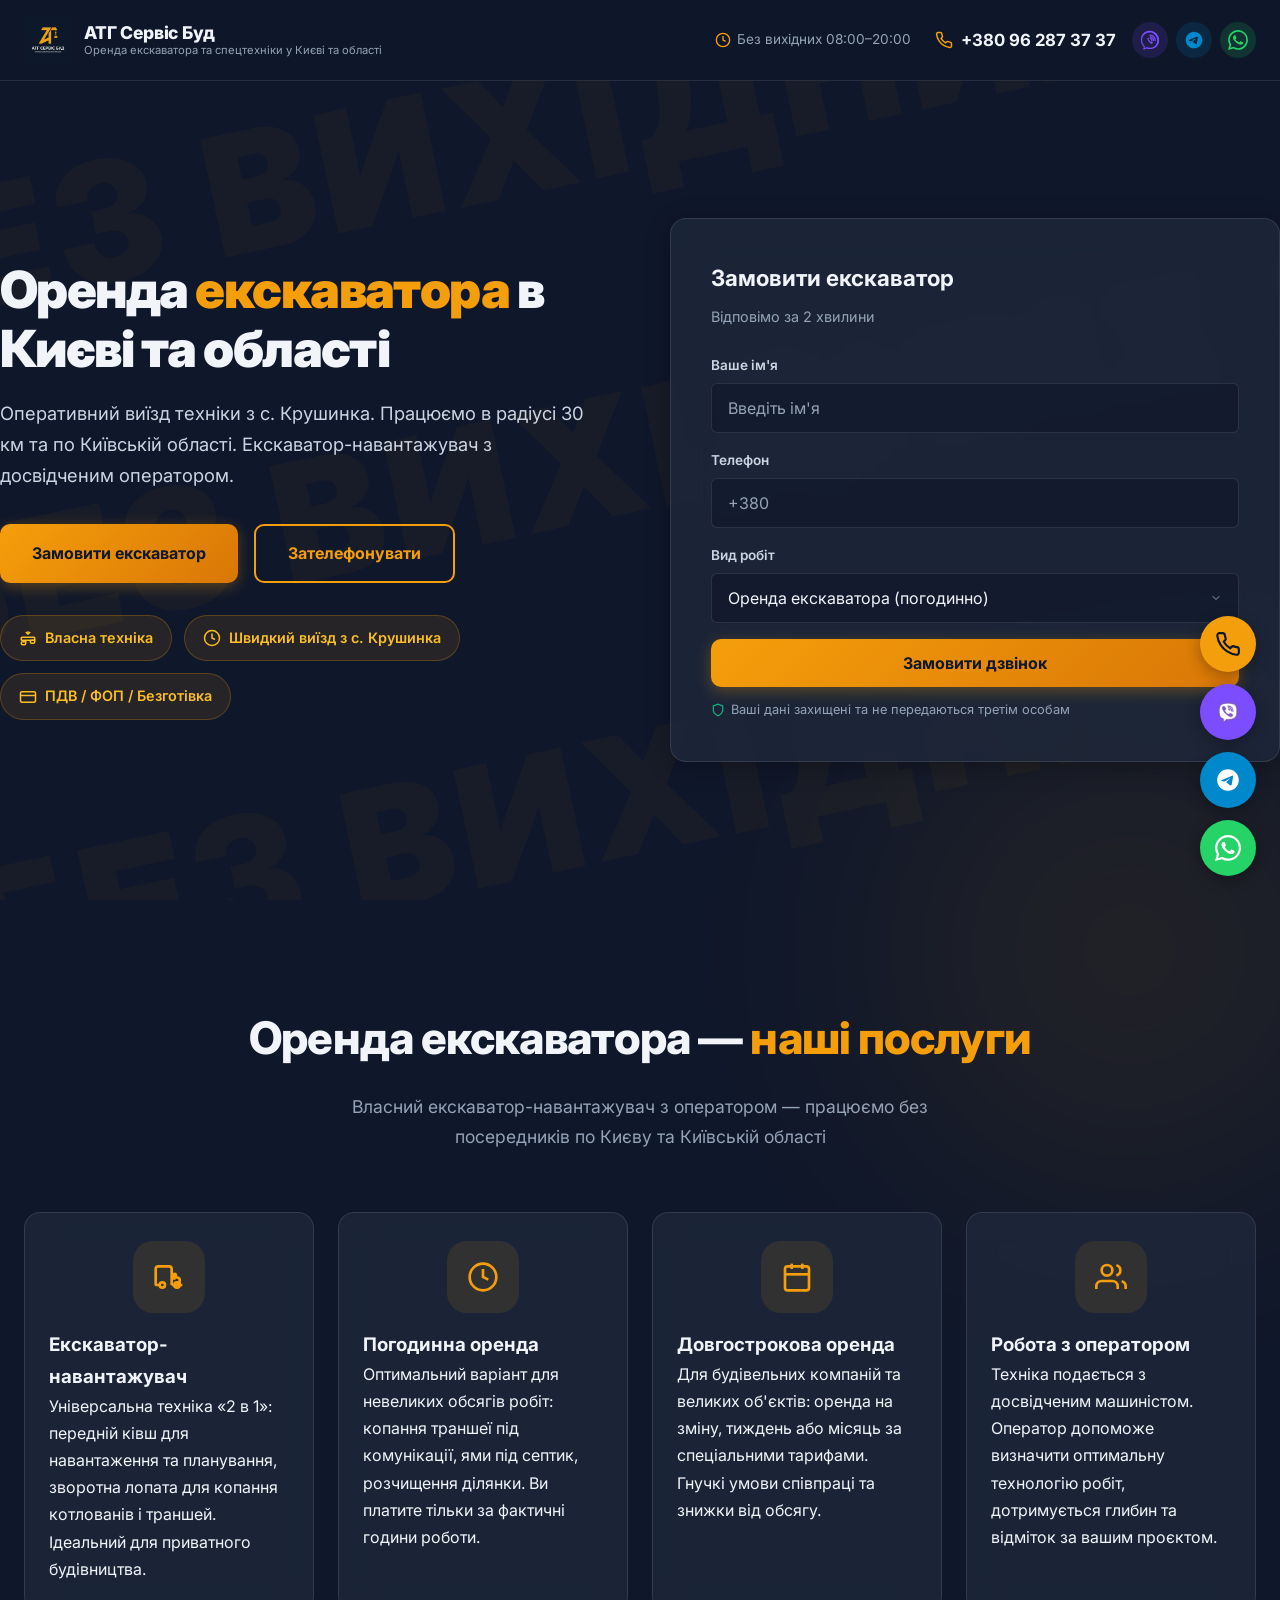
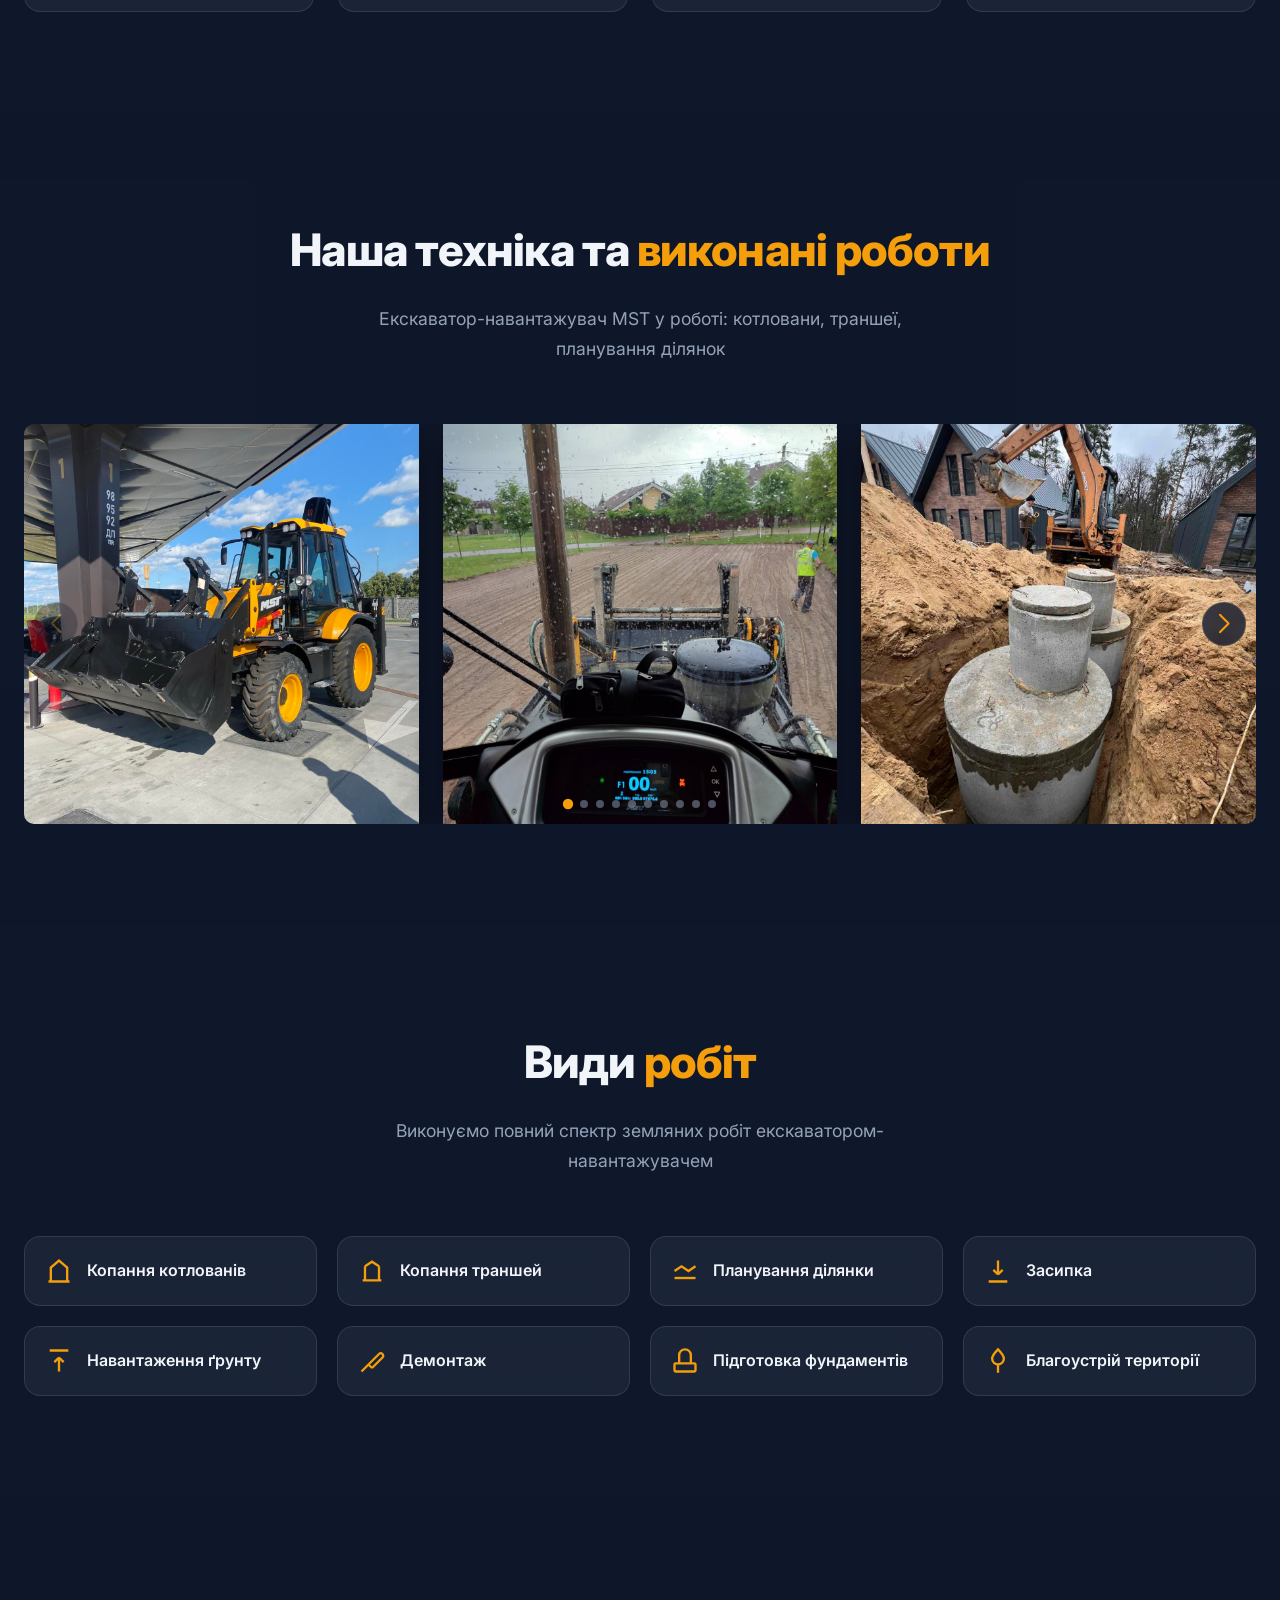
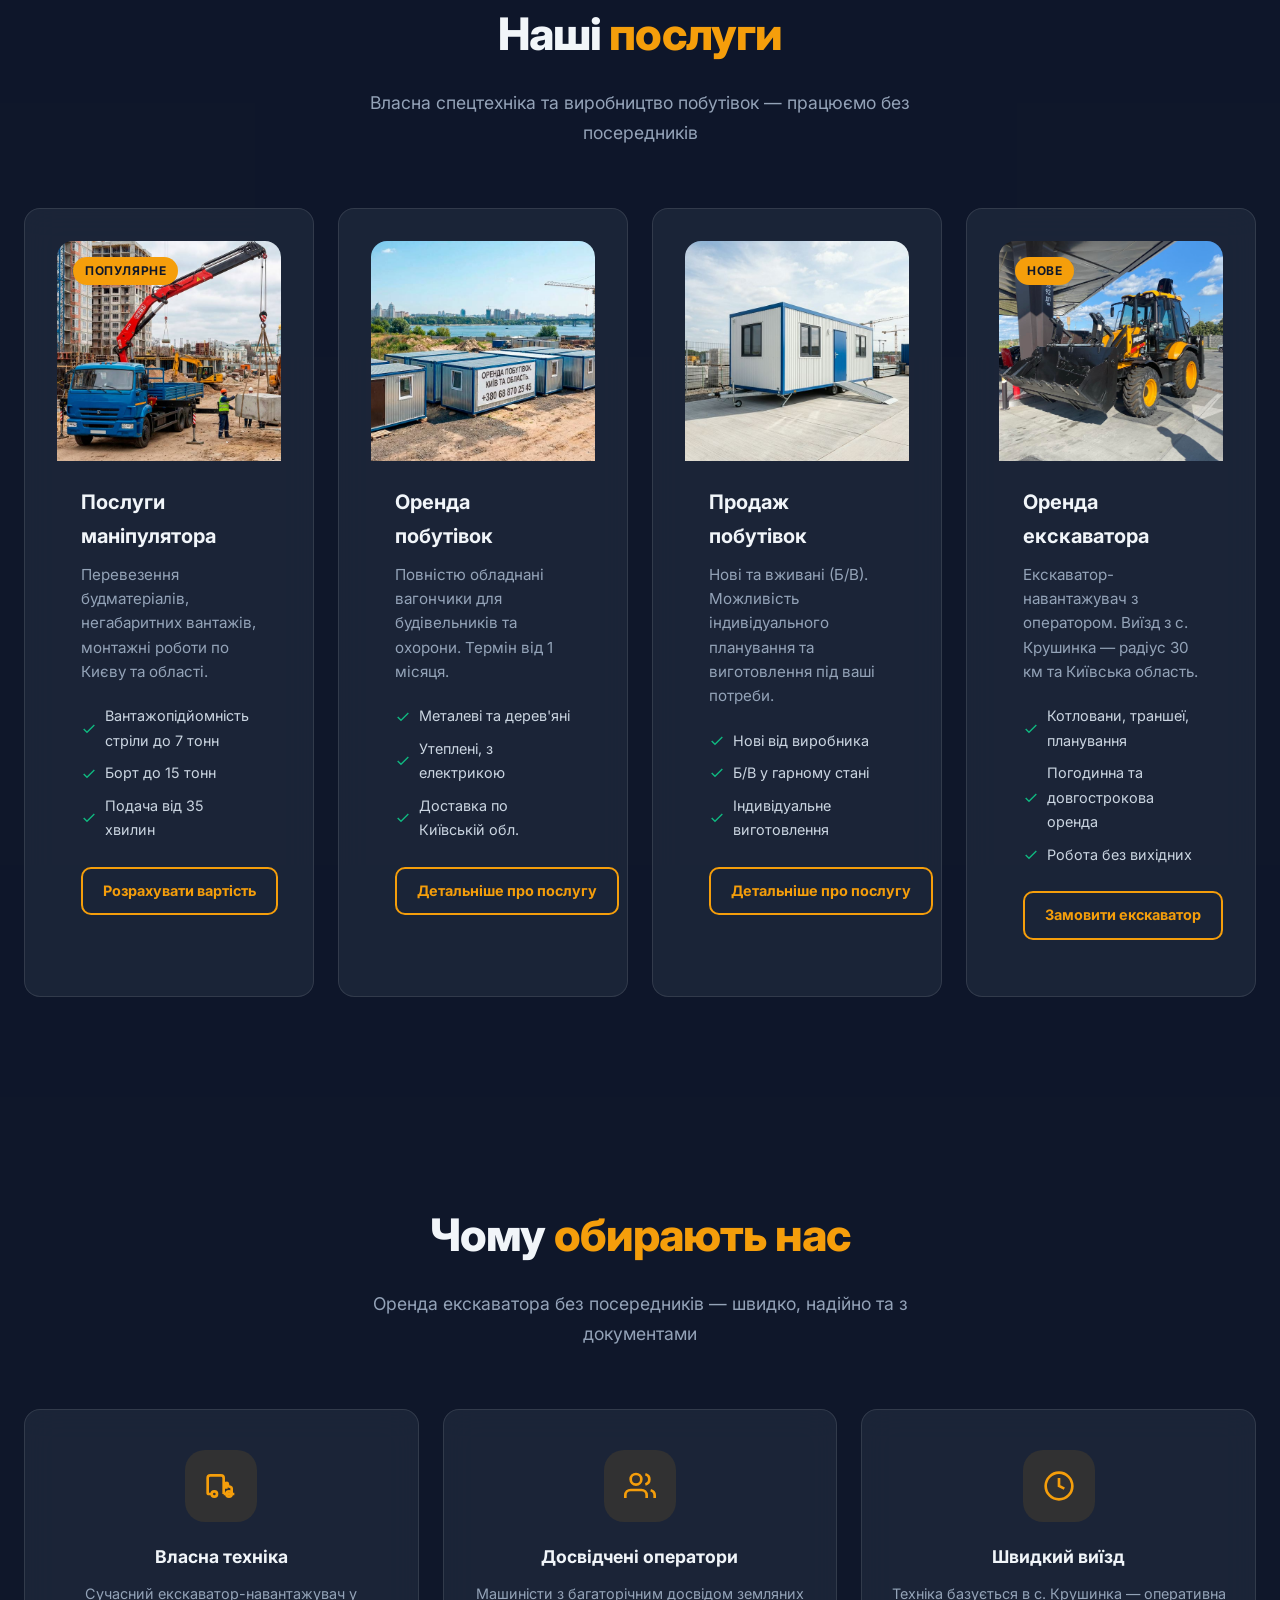
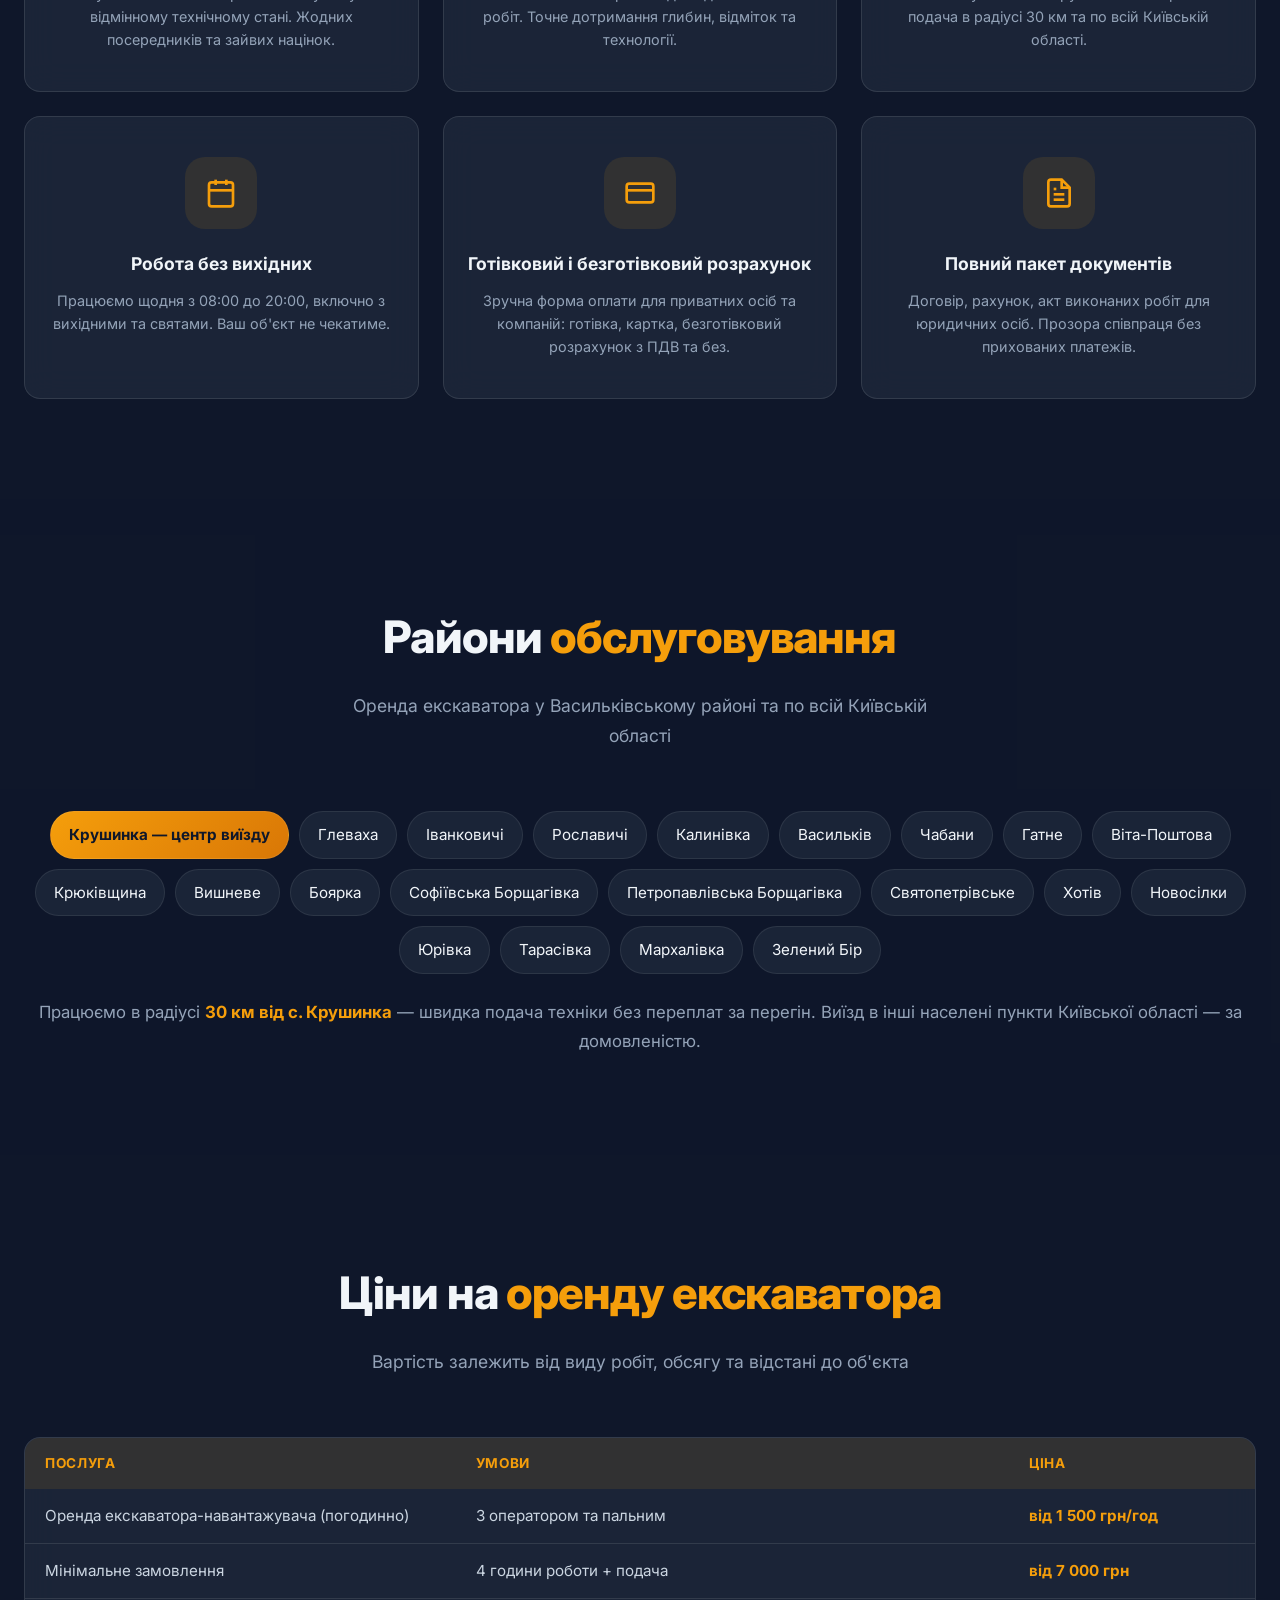
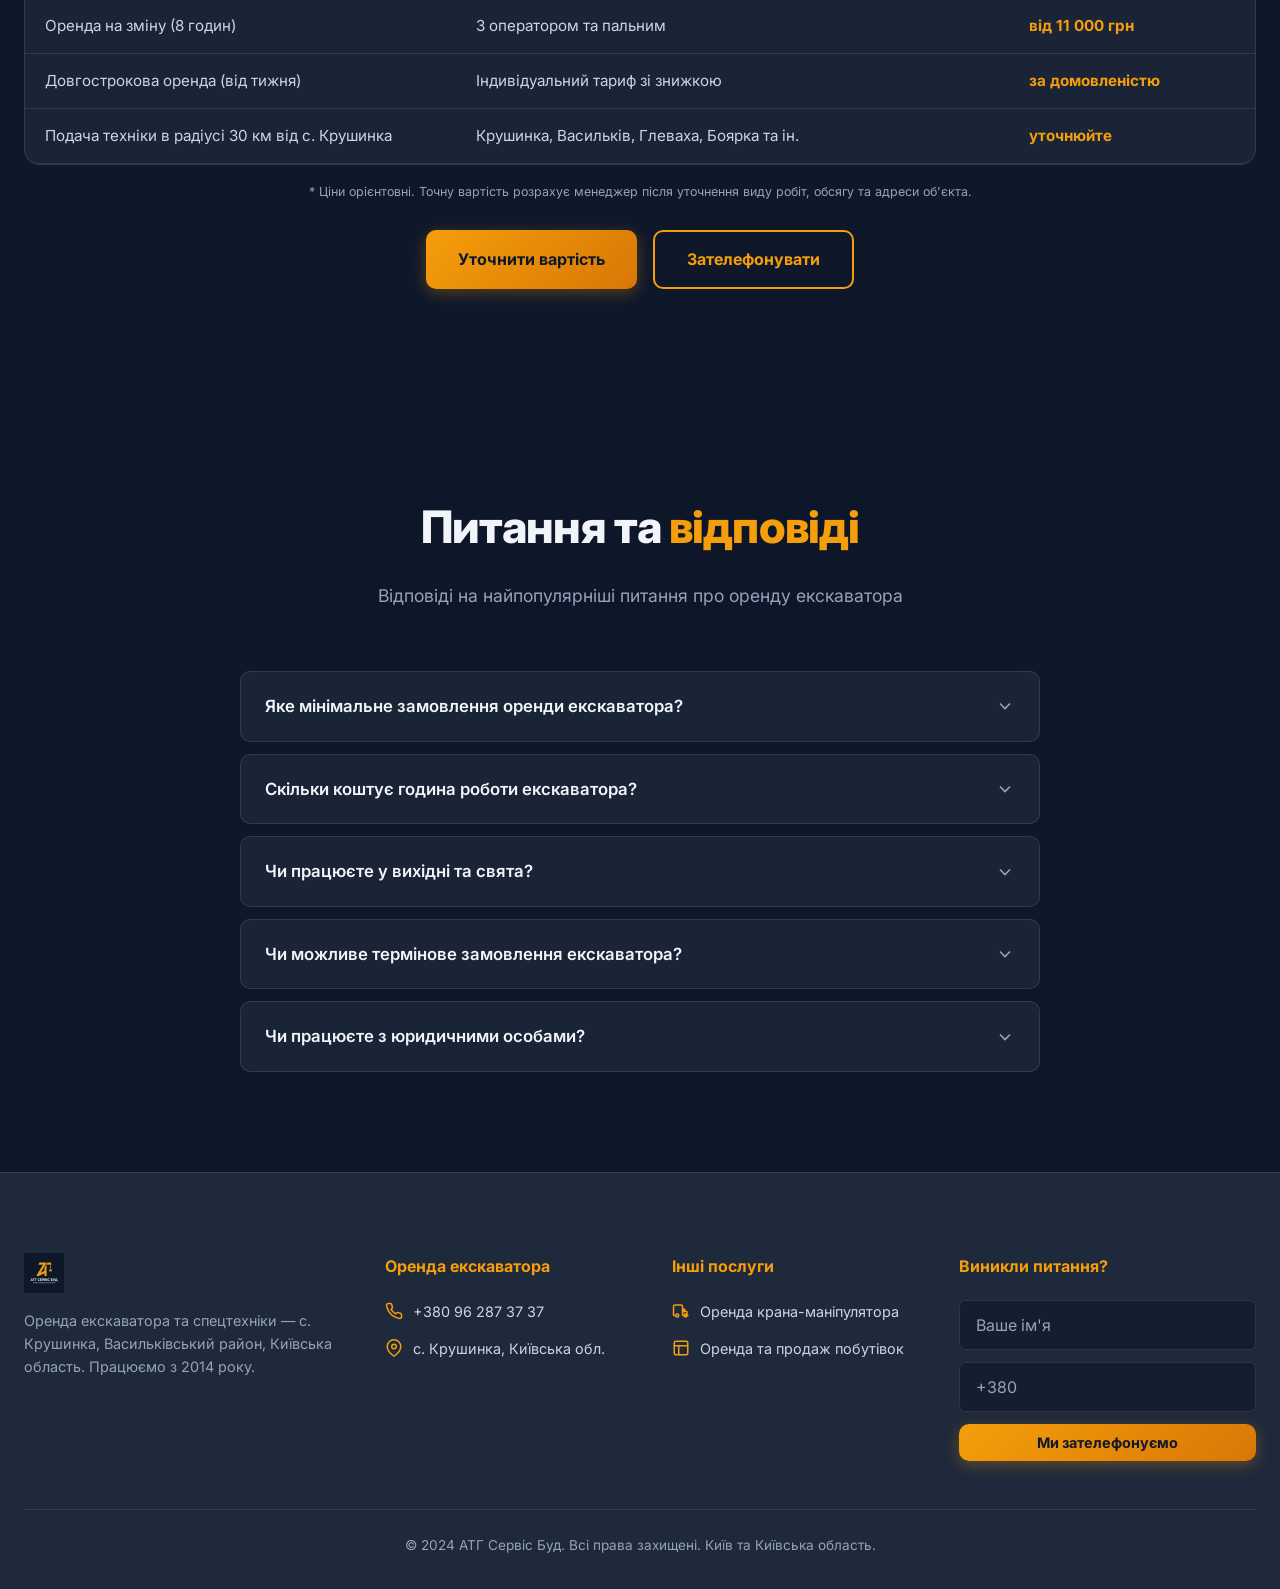
==== commit f55c85ab: "Додано посадкову сторінку «Оренда і продаж побутівок» - Нова сторінка orenda-prodazh-pobutivok.html:" ====
--- a/orenda-ekskavatora.html
+++ b/orenda-ekskavatora.html
@@ -22,7 +22,7 @@
     <meta property="og:type" content="website">
     <meta property="og:url" content="https://www.manipulator-kyiv.kiev.ua/orenda-ekskavatora.html">
     <meta property="og:image" content="https://www.manipulator-kyiv.kiev.ua/images/ekskavator-08.jpg">
-    <link rel="stylesheet" href="style.css?v=2">
+    <link rel="stylesheet" href="style.css?v=5">
     <link rel="stylesheet" href="https://cdn.jsdelivr.net/npm/swiper@11/swiper-bundle.min.css" />
     <link rel="icon" type="image/png" href="images/logo.png">
     <style>
@@ -520,7 +520,8 @@
                                     <polyline points="20 6 9 17 4 12" />
                                 </svg>Доставка по Київській обл.</li>
                         </ul>
-                        <a href="index.html#calc-bytovka" class="btn btn-outline btn-sm">Розрахувати вартість</a>
+                        <a href="orenda-prodazh-pobutivok.html" class="btn btn-outline btn-sm">Детальніше про
+                            послугу</a>
                     </div>
                 </div>
                 <div class="glass-card service-card">
@@ -541,7 +542,8 @@
                                     <polyline points="20 6 9 17 4 12" />
                                 </svg>Індивідуальне виготовлення</li>
                         </ul>
-                        <a href="index.html#calc-bytovka" class="btn btn-outline btn-sm">Розрахувати вартість</a>
+                        <a href="orenda-prodazh-pobutivok.html" class="btn btn-outline btn-sm">Детальніше про
+                            послугу</a>
                     </div>
                 </div>
                 <div class="glass-card service-card">
@@ -981,7 +983,7 @@
     </script>
 
     <script src="https://cdn.jsdelivr.net/npm/swiper@11/swiper-bundle.min.js"></script>
-    <script src="script.js?v=2"></script>
+    <script src="script.js?v=5"></script>
     <script>
         document.addEventListener('DOMContentLoaded', () => {
             new Swiper('#swiper-ekskavator', {
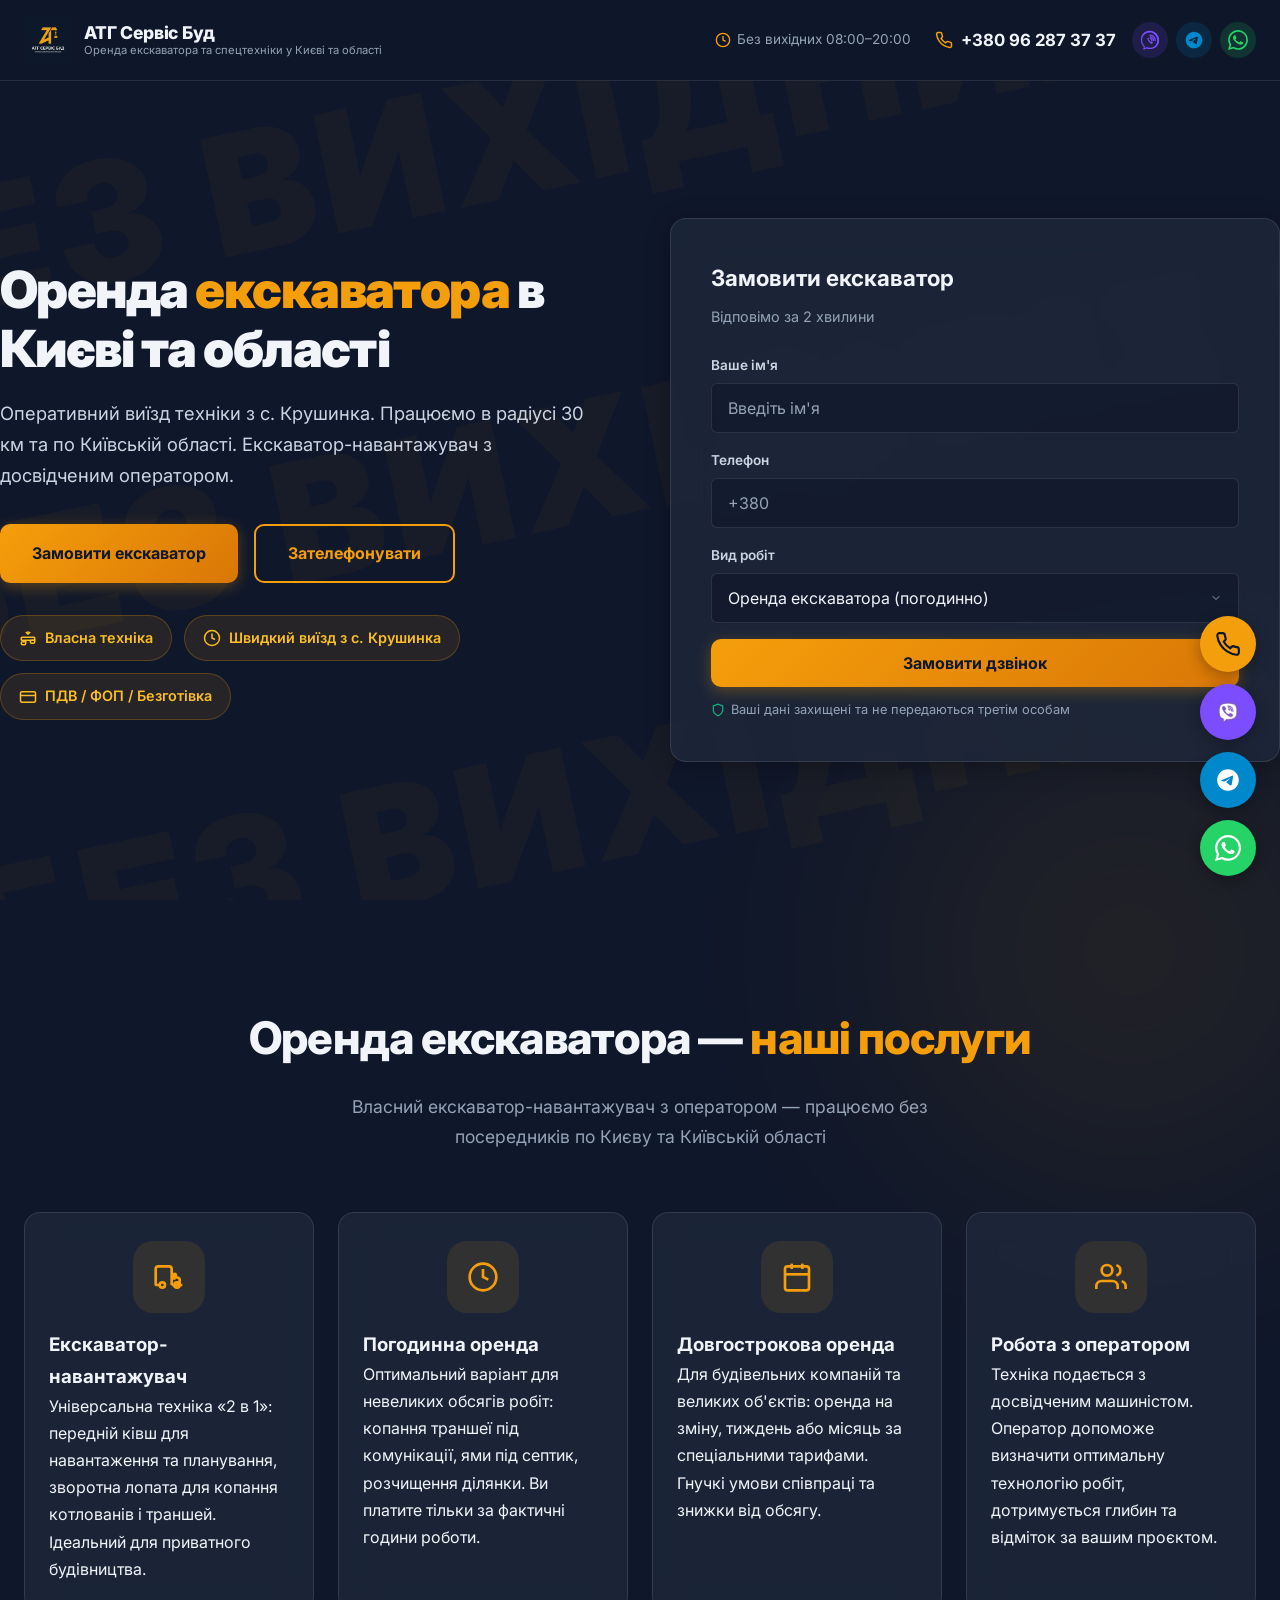
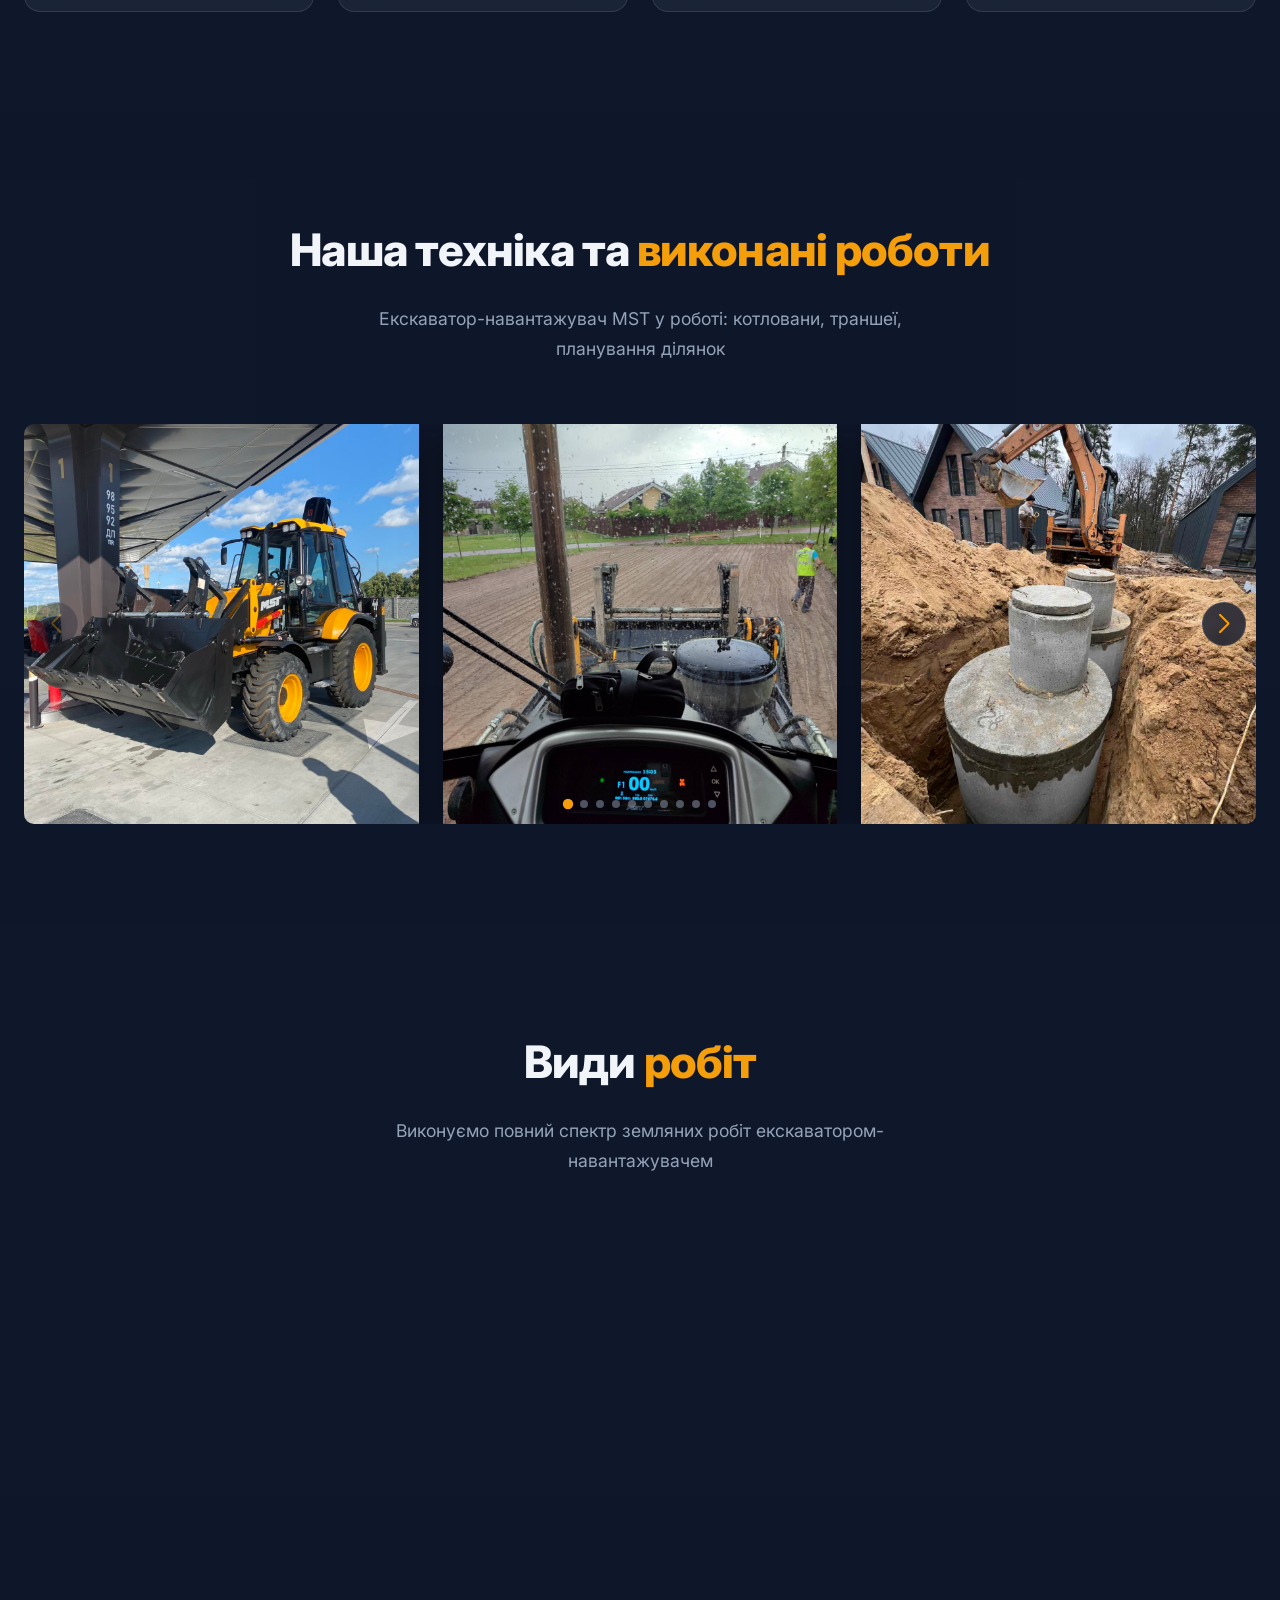
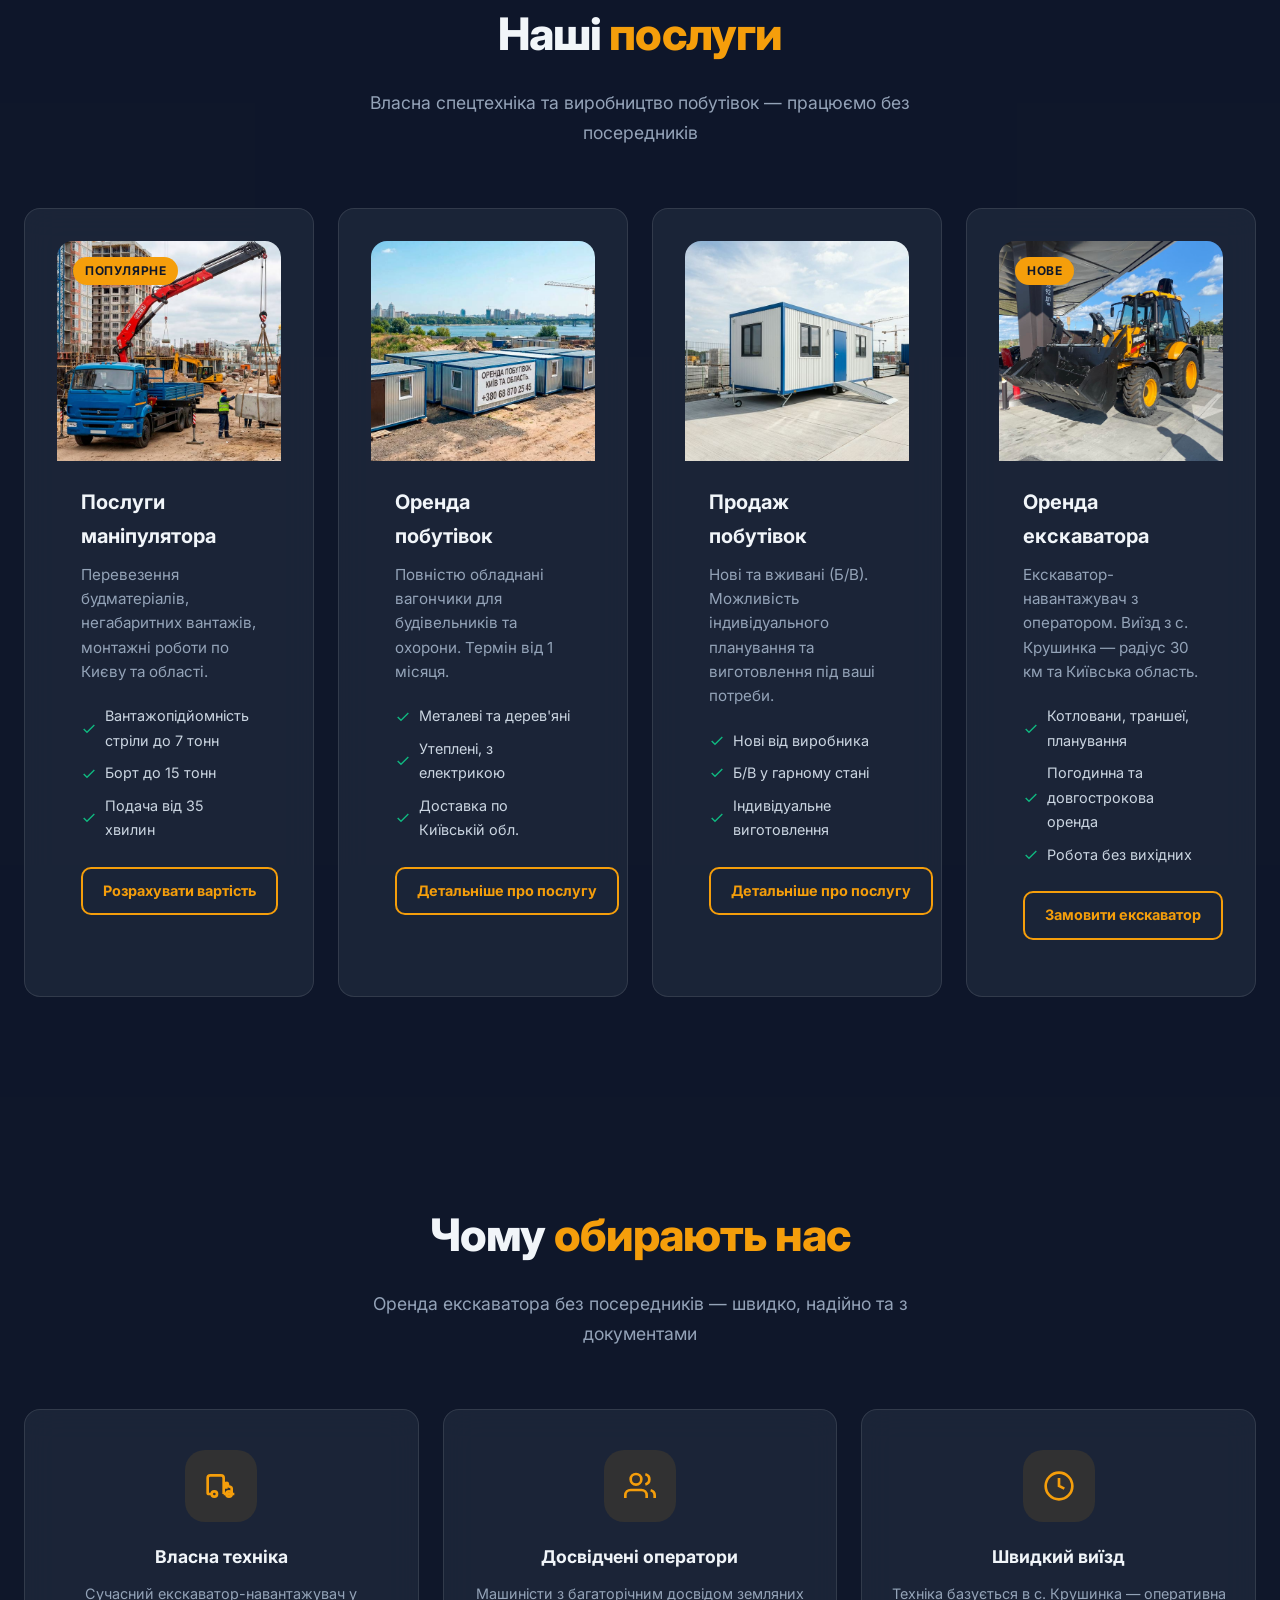
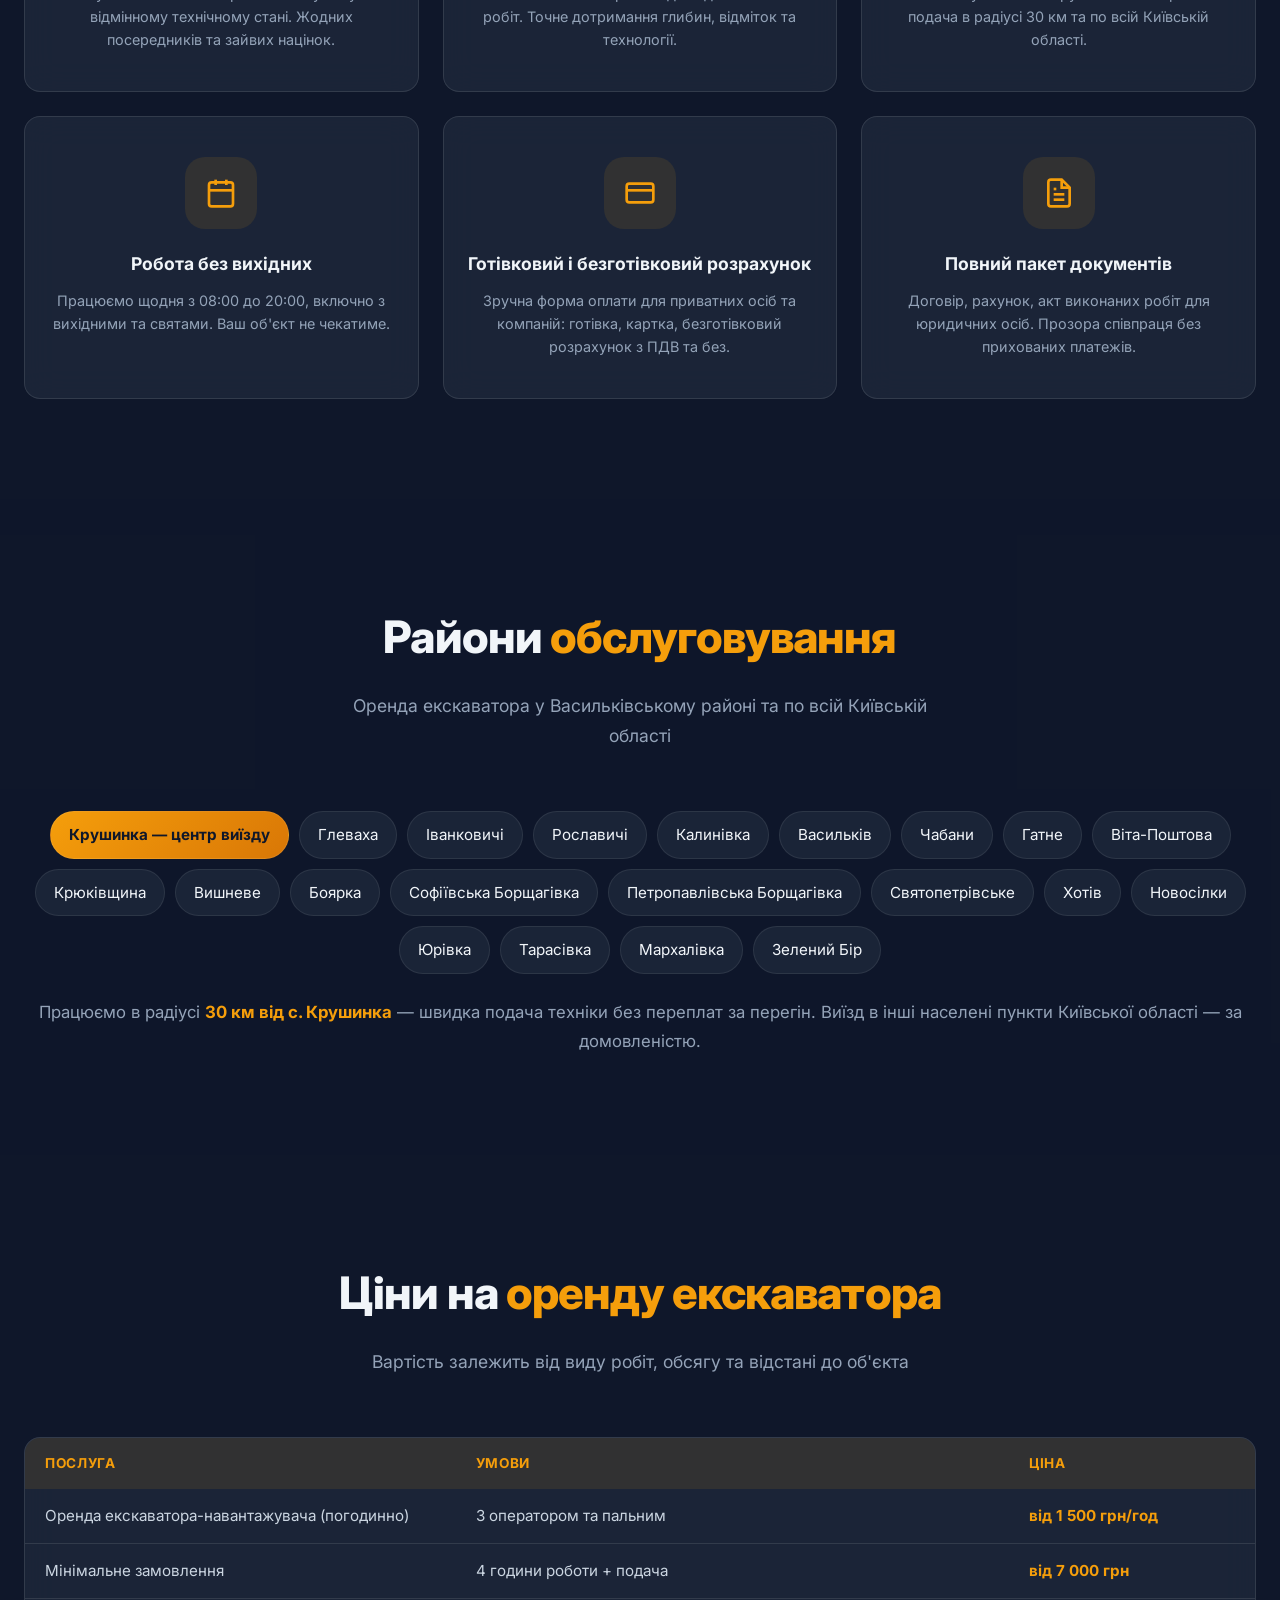
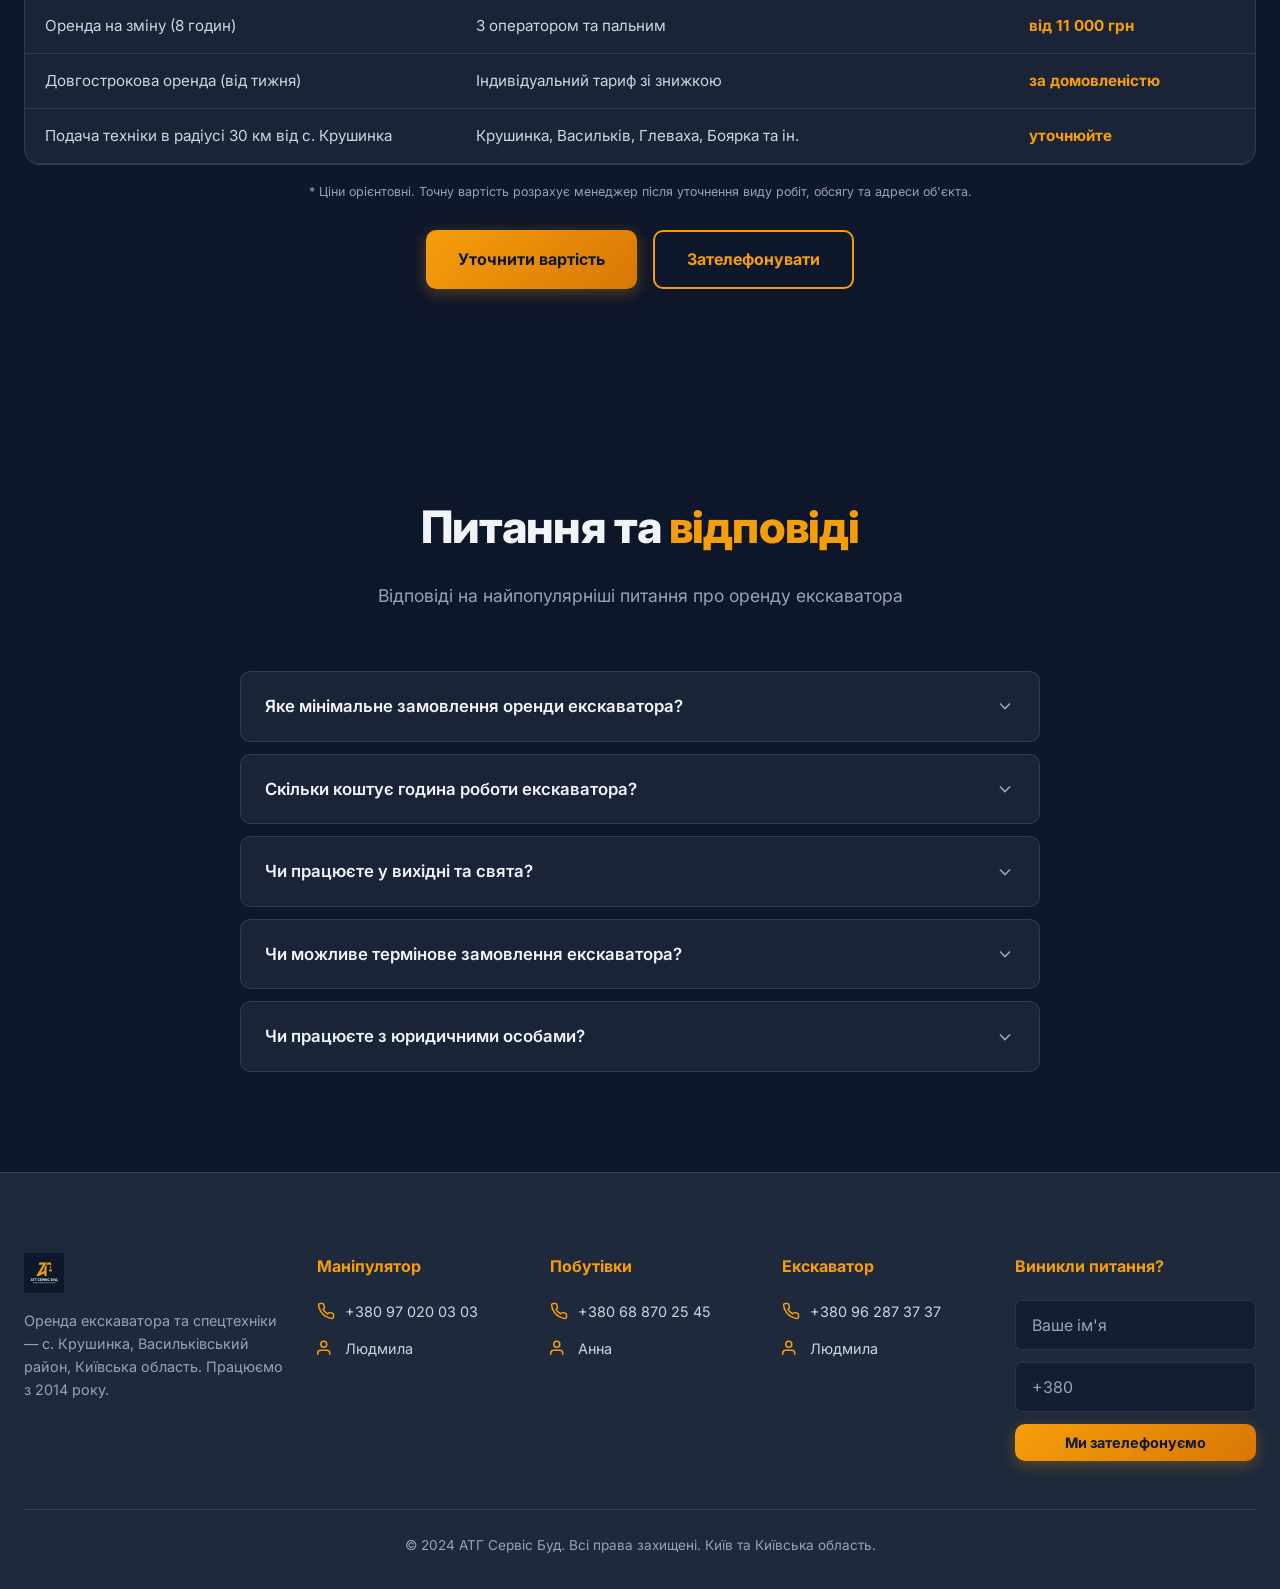
==== commit ff604011: "Розділено телефони по послугах: маніпулятор 097, побутівки 068, екскаватор 096 - Кожна сторінка веде" ====
--- a/orenda-ekskavatora.html
+++ b/orenda-ekskavatora.html
@@ -22,7 +22,7 @@
     <meta property="og:type" content="website">
     <meta property="og:url" content="https://www.manipulator-kyiv.kiev.ua/orenda-ekskavatora.html">
     <meta property="og:image" content="https://www.manipulator-kyiv.kiev.ua/images/ekskavator-08.jpg">
-    <link rel="stylesheet" href="style.css?v=5">
+    <link rel="stylesheet" href="style.css?v=6">
     <link rel="stylesheet" href="https://cdn.jsdelivr.net/npm/swiper@11/swiper-bundle.min.css" />
     <link rel="icon" type="image/png" href="images/logo.png">
     <style>
@@ -143,7 +143,7 @@
     </style>
 </head>
 
-<body data-lead-goal="Оренда екскаватора"><noscript><iframe src="https://www.googletagmanager.com/ns.html?id=GTM-NQ57L84B" height="0" width="0"
+<body data-lead-goal="Оренда екскаватора" data-contact-phone="380962873737"><noscript><iframe src="https://www.googletagmanager.com/ns.html?id=GTM-NQ57L84B" height="0" width="0"
             style="display:none;visibility:hidden"></iframe></noscript>
 
     <!-- HEADER -->
@@ -814,31 +814,42 @@
                         Працюємо з 2014 року.</p>
                 </div>
                 <div>
-                    <h4>Оренда екскаватора</h4>
+                    <h4>Маніпулятор</h4>
+                    <ul class="footer-contacts-list">
+                        <li><svg viewBox="0 0 24 24" fill="none" stroke="currentColor" stroke-width="2">
+                                <path
+                                    d="M22 16.92v3a2 2 0 01-2.18 2 19.79 19.79 0 01-8.63-3.07 19.5 19.5 0 01-6-6A19.79 19.79 0 012.12 4.18 2 2 0 014.11 2h3a2 2 0 012 1.72c.127.96.361 1.903.7 2.81a2 2 0 01-.45 2.11L8.09 9.91a16 16 0 006 6l1.27-1.27a2 2 0 012.11-.45c.907.339 1.85.573 2.81.7A2 2 0 0122 16.92z" />
+                            </svg><a href="tel:+380970200303">+380 97 020 03 03</a></li>
+                        <li><svg viewBox="0 0 24 24" fill="none" stroke="currentColor" stroke-width="2">
+                                <path d="M17 21v-2a4 4 0 00-4-4H5a4 4 0 00-4 4v2" />
+                                <circle cx="9" cy="7" r="4" />
+                            </svg>Людмила</li>
+                    </ul>
+                </div>
+                <div>
+                    <h4>Побутівки</h4>
+                    <ul class="footer-contacts-list">
+                        <li><svg viewBox="0 0 24 24" fill="none" stroke="currentColor" stroke-width="2">
+                                <path
+                                    d="M22 16.92v3a2 2 0 01-2.18 2 19.79 19.79 0 01-8.63-3.07 19.5 19.5 0 01-6-6A19.79 19.79 0 012.12 4.18 2 2 0 014.11 2h3a2 2 0 012 1.72c.127.96.361 1.903.7 2.81a2 2 0 01-.45 2.11L8.09 9.91a16 16 0 006 6l1.27-1.27a2 2 0 012.11-.45c.907.339 1.85.573 2.81.7A2 2 0 0122 16.92z" />
+                            </svg><a href="tel:+380688702545">+380 68 870 25 45</a></li>
+                        <li><svg viewBox="0 0 24 24" fill="none" stroke="currentColor" stroke-width="2">
+                                <path d="M17 21v-2a4 4 0 00-4-4H5a4 4 0 00-4 4v2" />
+                                <circle cx="9" cy="7" r="4" />
+                            </svg>Анна</li>
+                    </ul>
+                </div>
+                <div>
+                    <h4>Екскаватор</h4>
                     <ul class="footer-contacts-list">
                         <li><svg viewBox="0 0 24 24" fill="none" stroke="currentColor" stroke-width="2">
                                 <path
                                     d="M22 16.92v3a2 2 0 01-2.18 2 19.79 19.79 0 01-8.63-3.07 19.5 19.5 0 01-6-6A19.79 19.79 0 012.12 4.18 2 2 0 014.11 2h3a2 2 0 012 1.72c.127.96.361 1.903.7 2.81a2 2 0 01-.45 2.11L8.09 9.91a16 16 0 006 6l1.27-1.27a2 2 0 012.11-.45c.907.339 1.85.573 2.81.7A2 2 0 0122 16.92z" />
                             </svg><a href="tel:+380962873737">+380 96 287 37 37</a></li>
                         <li><svg viewBox="0 0 24 24" fill="none" stroke="currentColor" stroke-width="2">
-                                <path d="M21 10c0 7-9 13-9 13s-9-6-9-13a9 9 0 0118 0z" />
-                                <circle cx="12" cy="10" r="3" />
-                            </svg>с. Крушинка, Київська обл.</li>
-                    </ul>
-                </div>
-                <div>
-                    <h4>Інші послуги</h4>
-                    <ul class="footer-contacts-list">
-                        <li><svg viewBox="0 0 24 24" fill="none" stroke="currentColor" stroke-width="2">
-                                <path
-                                    d="M14 18V6a2 2 0 00-2-2H4a2 2 0 00-2 2v11a1 1 0 001 1h2m10 0h4a1 1 0 001-1v-3.28a1 1 0 00-.684-.948l-3-1A1 1 0 0016 9.72V14m-2 4h2m4 0h2" />
-                                <circle cx="7" cy="18" r="2" />
-                                <circle cx="18" cy="18" r="2" />
-                            </svg><a href="index.html">Оренда крана-маніпулятора</a></li>
-                        <li><svg viewBox="0 0 24 24" fill="none" stroke="currentColor" stroke-width="2">
-                                <rect x="3" y="3" width="18" height="18" rx="2" />
-                                <path d="M3 9h18M9 21V9" />
-                            </svg><a href="index.html#calc-bytovka">Оренда та продаж побутівок</a></li>
+                                <path d="M17 21v-2a4 4 0 00-4-4H5a4 4 0 00-4 4v2" />
+                                <circle cx="9" cy="7" r="4" />
+                            </svg>Людмила</li>
                     </ul>
                 </div>
                 <div>
@@ -983,7 +994,7 @@
     </script>
 
     <script src="https://cdn.jsdelivr.net/npm/swiper@11/swiper-bundle.min.js"></script>
-    <script src="script.js?v=5"></script>
+    <script src="script.js?v=6"></script>
     <script>
         document.addEventListener('DOMContentLoaded', () => {
             new Swiper('#swiper-ekskavator', {
--- a/style.css
+++ b/style.css
@@ -1212,8 +1212,8 @@
 
 .footer-grid {
   display: grid;
-  grid-template-columns: 1.3fr 1fr 1fr 1.2fr;
-  gap: 40px;
+  grid-template-columns: 1.3fr 1fr 1fr 1fr 1.2fr;
+  gap: 32px;
   margin-bottom: 48px;
 }
 
